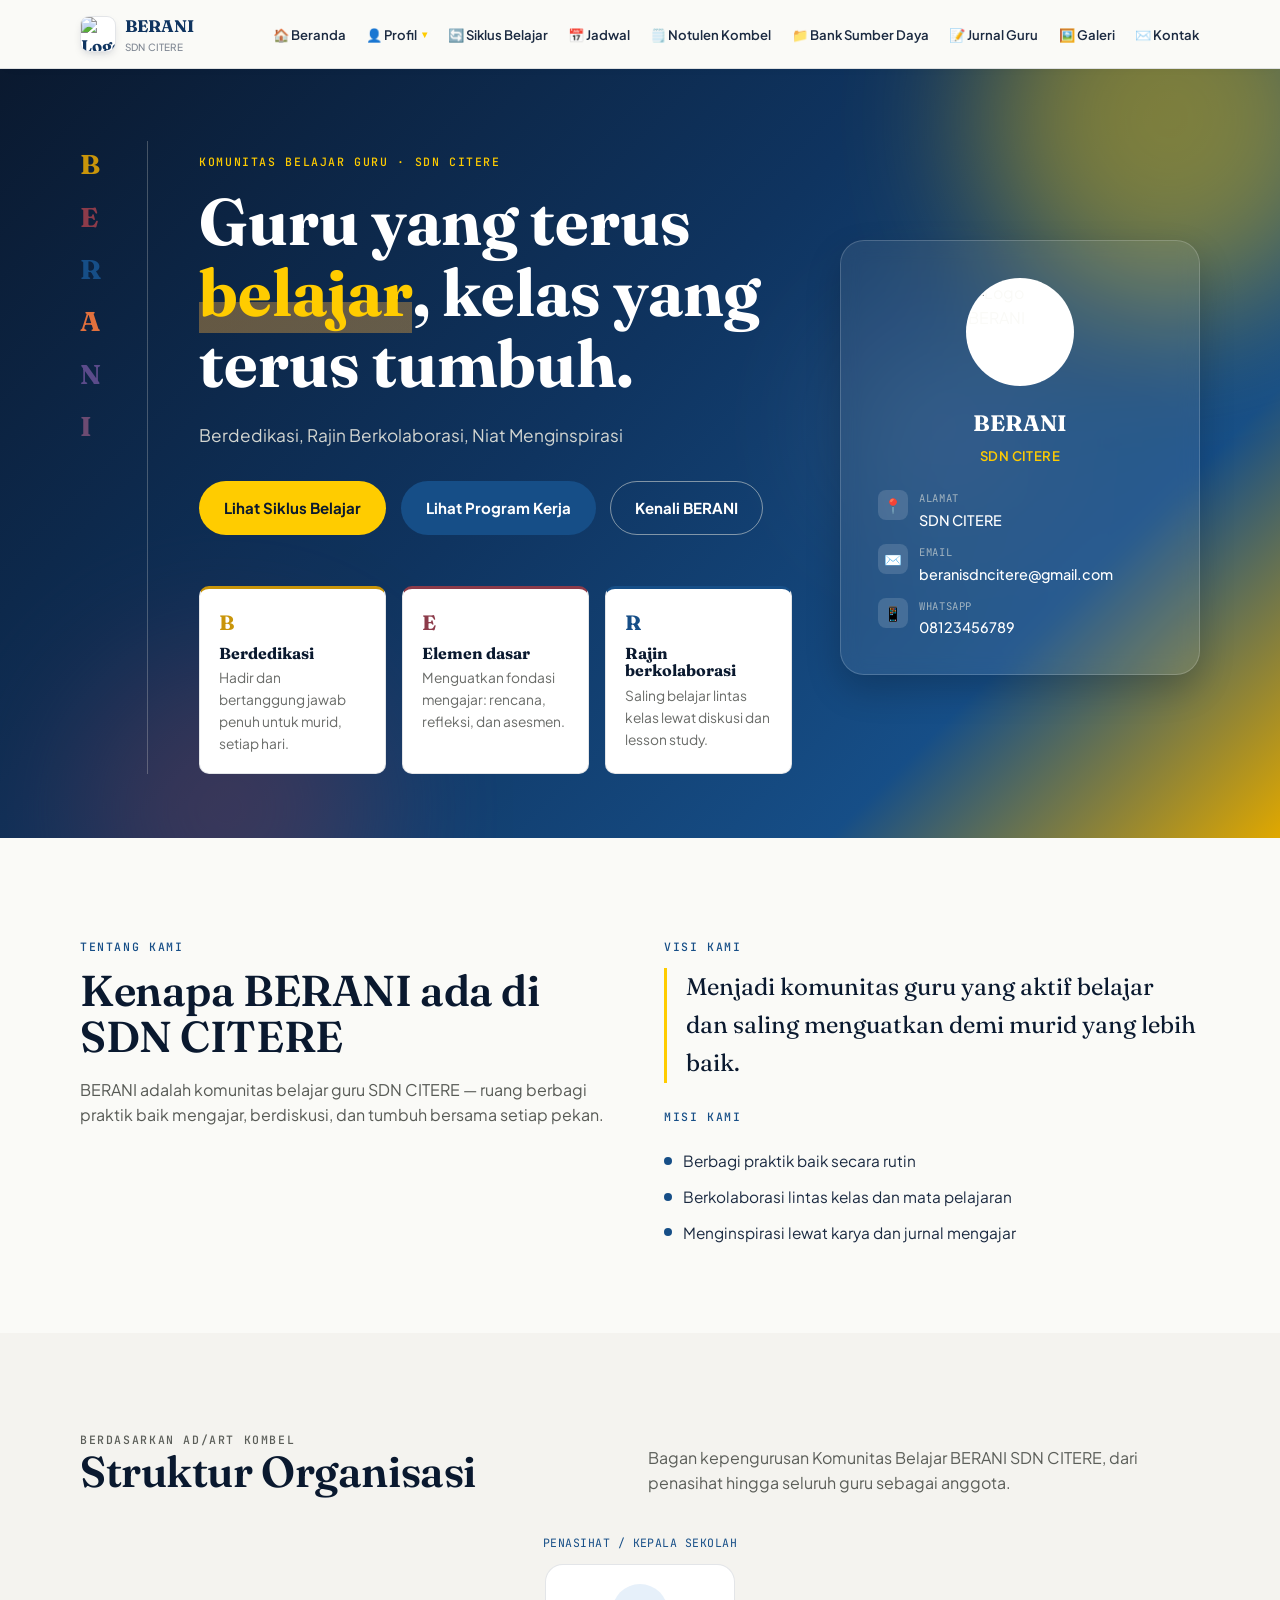
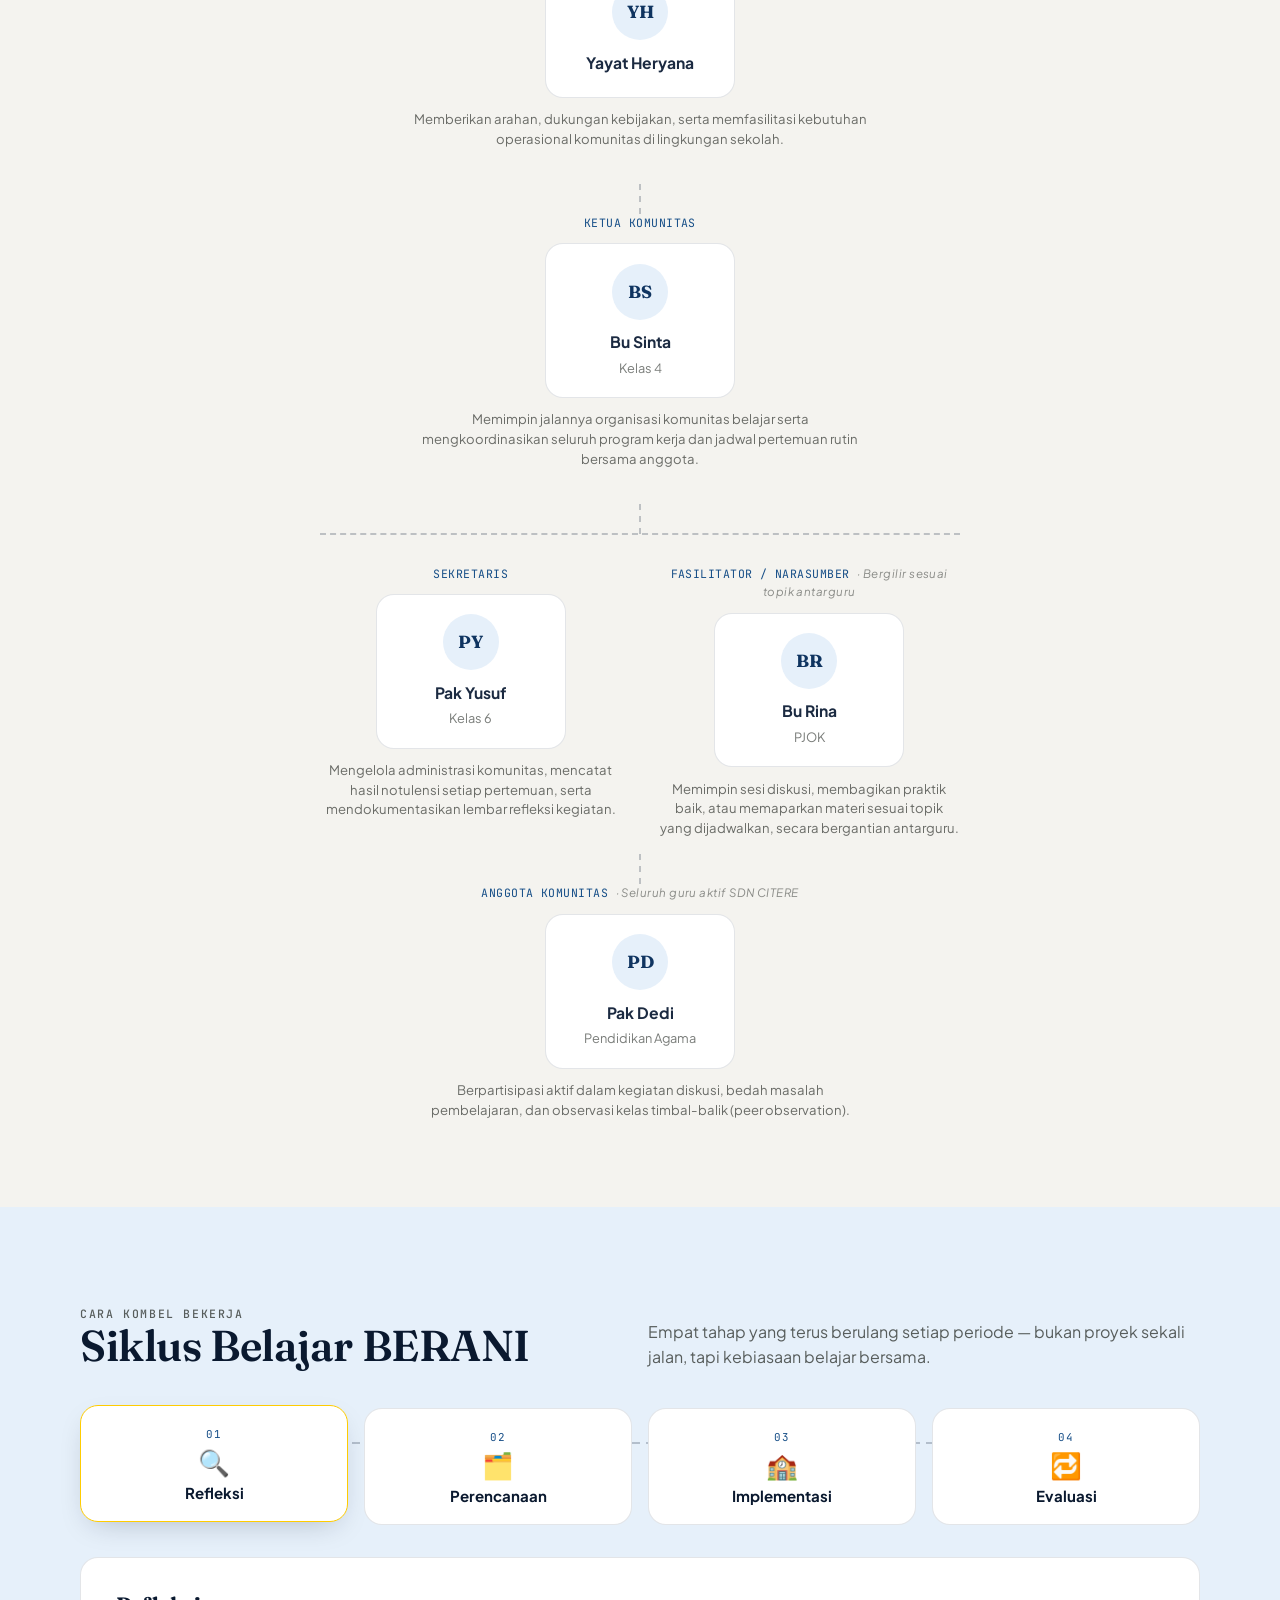
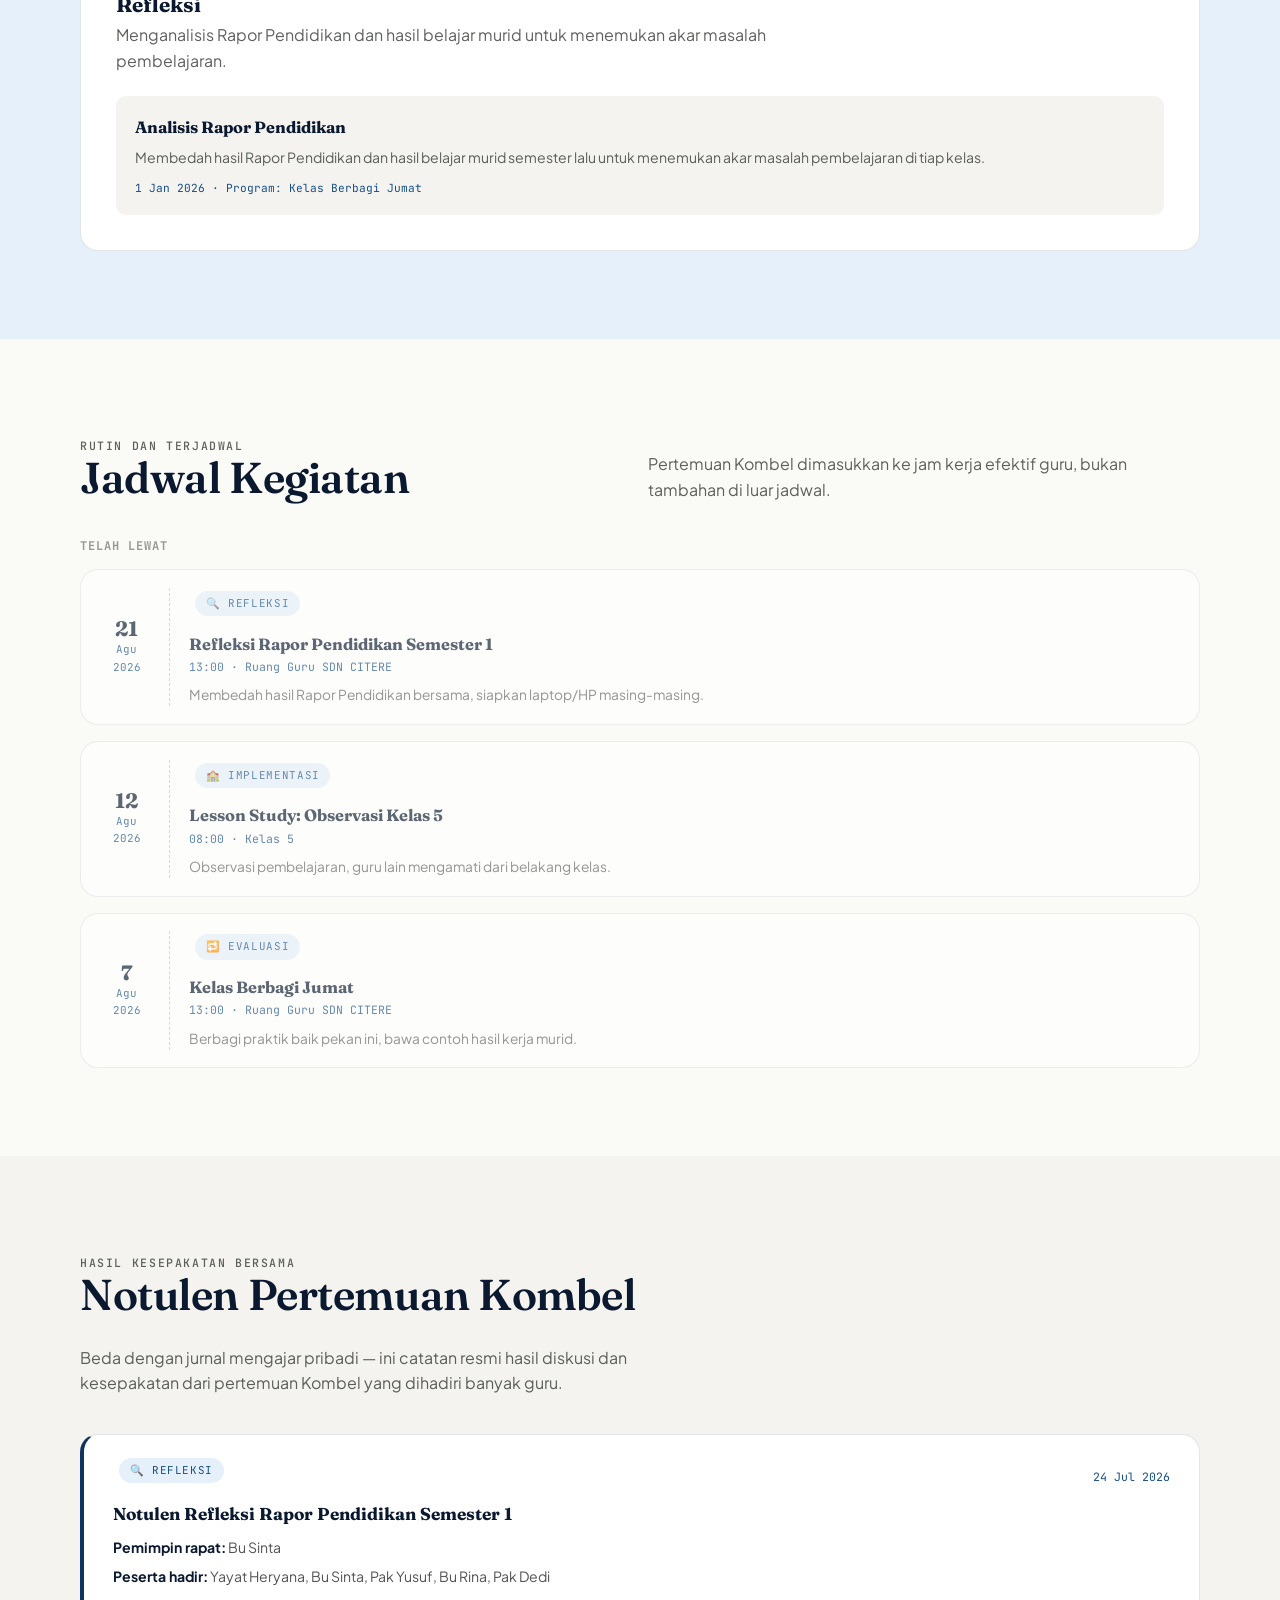
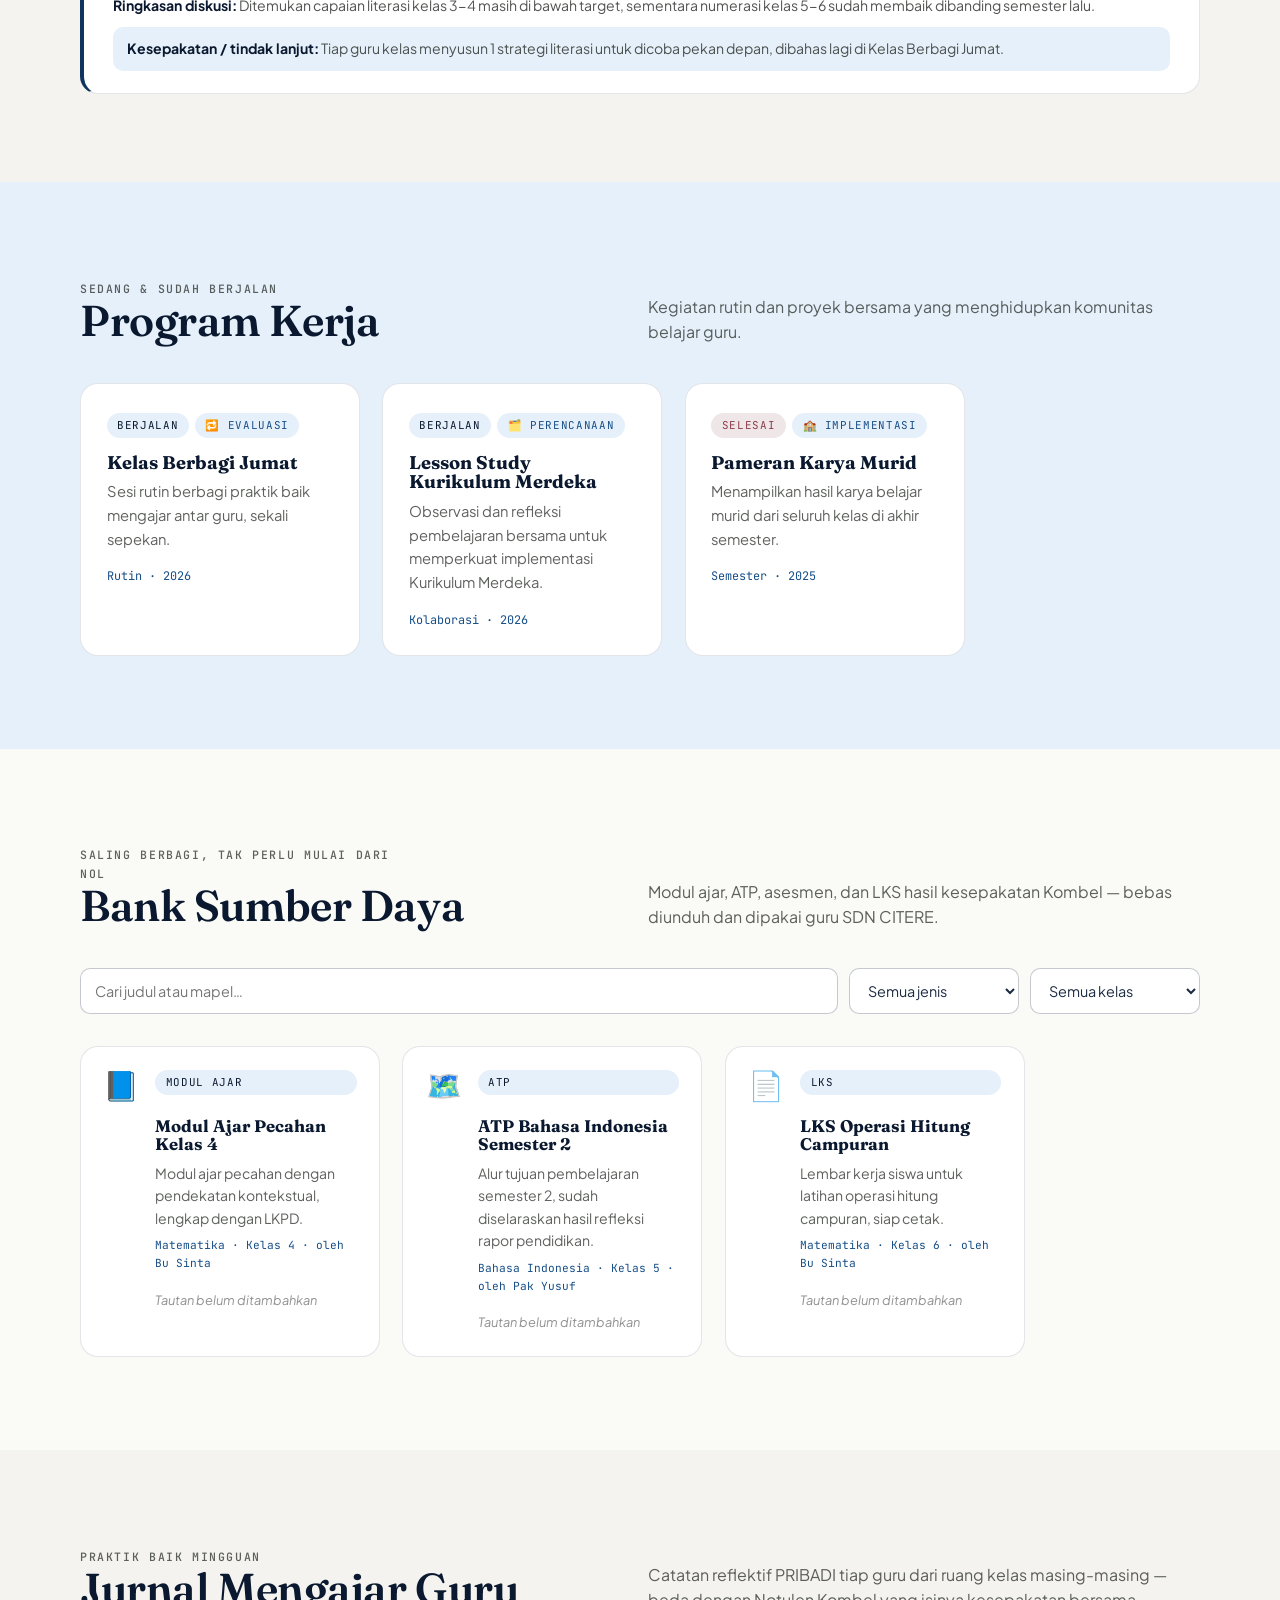
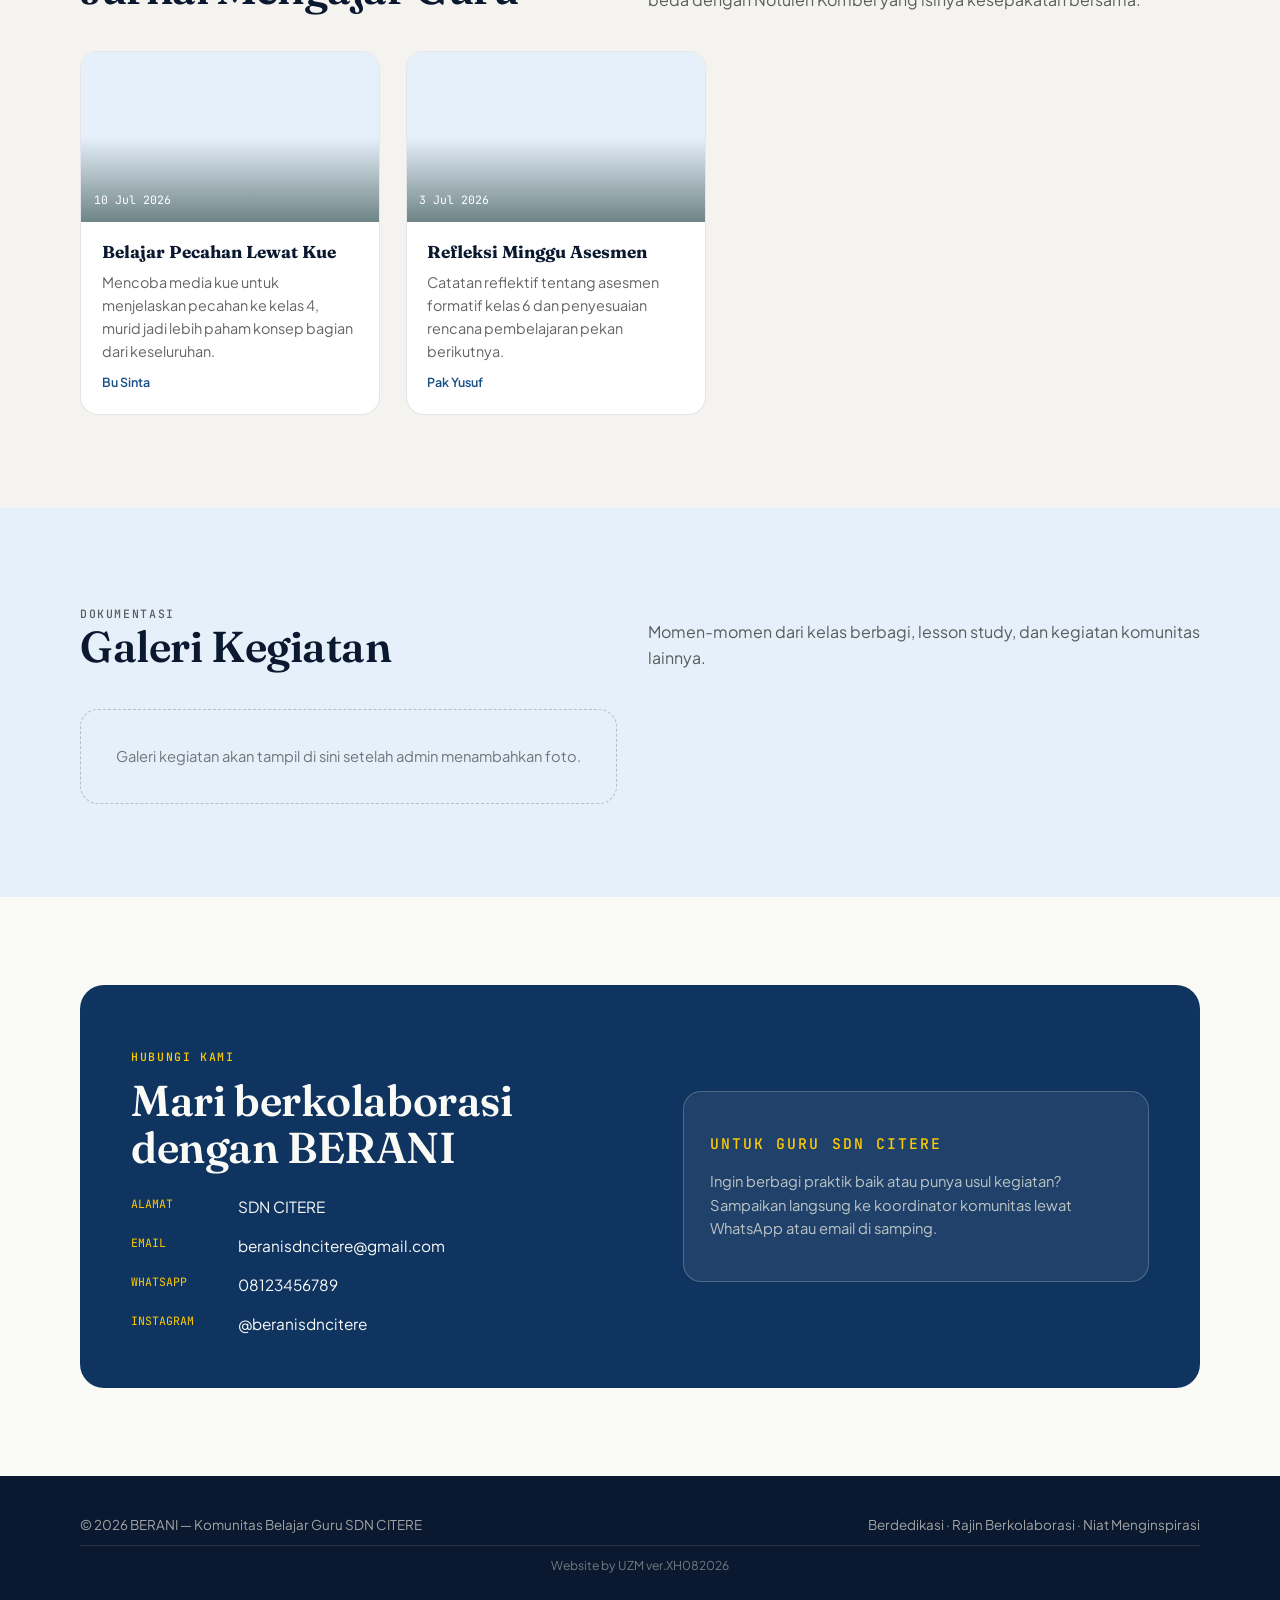
==== index.html @ c00913a6 "Add files via upload" ====
<!DOCTYPE html>
<html lang="id">
<head>
<meta charset="UTF-8">
<meta name="viewport" content="width=device-width, initial-scale=1.0">
<title>BERANI — Komunitas Belajar Guru SDN CITERE</title>
<meta name="description" content="BERANI: Berdedikasi, Rajin Berkolaborasi, Niat Menginspirasi — komunitas belajar guru SDN CITERE.">

<!-- Open Graph (tampilan saat dibagikan di WhatsApp/Facebook) -->
<meta property="og:type" content="website">
<meta property="og:title" content="BERANI — Komunitas Belajar Guru SDN CITERE">
<meta property="og:description" content="Berdedikasi, Rajin Berkolaborasi, Niat Menginspirasi — komunitas belajar guru SDN CITERE. Siklus belajar, program kerja, dan sumber daya mengajar bersama.">
<meta property="og:image" content="https://res.cloudinary.com/dbzlvjyzw/image/upload/v1784903915/WhatsApp_Image_2026-07-24_at_17.34.23_nhqxie.jpg">
<meta property="og:locale" content="id_ID">

<!-- Twitter Card (fallback untuk platform yang membaca tag ini) -->
<meta name="twitter:card" content="summary_large_image">
<meta name="twitter:title" content="BERANI — Komunitas Belajar Guru SDN CITERE">
<meta name="twitter:description" content="Berdedikasi, Rajin Berkolaborasi, Niat Menginspirasi — komunitas belajar guru SDN CITERE.">
<meta name="twitter:image" content="https://res.cloudinary.com/dbzlvjyzw/image/upload/v1784903915/WhatsApp_Image_2026-07-24_at_17.34.23_nhqxie.jpg">

<link rel="icon" type="image/jpeg" href="https://res.cloudinary.com/dbzlvjyzw/image/upload/v1784903915/WhatsApp_Image_2026-07-24_at_17.34.23_nhqxie.jpg">
<link rel="stylesheet" href="style.css">
</head>
<body>

<nav class="nav">
  <div class="container">
    <div class="brand">
      <img class="brand-logo" id="brandLogo" src="" alt="Logo BERANI">
      <span>
        <span id="brandNama">BERANI</span>
        <small id="brandSekolah">SDN CITERE</small>
      </span>
    </div>
    <button class="nav-toggle" id="navToggle">Menu</button>
    <div class="nav-links" id="navLinks">
      <a href="#beranda" class="nav-item">🏠 Beranda</a>
      <div class="nav-dropdown" id="profilDropdown">
        <button class="nav-item dropdown-toggle" type="button">👤 Profil <span class="caret">▾</span></button>
        <div class="dropdown-menu">
          <a href="#profil">Tentang Kami</a>
          <a href="#profil-visi">Visi &amp; Misi</a>
          <a href="#anggota">Struktur Organisasi</a>
          <a href="#program">Program Kerja</a>
        </div>
      </div>
      <a href="#siklus" class="nav-item">🔄 Siklus Belajar</a>
      <a href="#jadwal" class="nav-item">📅 Jadwal</a>
      <a href="#notulen" class="nav-item">🗒️ Notulen Kombel</a>
      <a href="#sumberdaya" class="nav-item">📁 Bank Sumber Daya</a>
      <a href="#jurnal" class="nav-item">📝 Jurnal Guru</a>
      <a href="#galeri" class="nav-item">🖼️ Galeri</a>
      <a href="#kontak" class="nav-item">✉️ Kontak</a>
    </div>
  </div>
</nav>

<header class="hero" id="beranda">
  <div class="hero-blob b1"></div>
  <div class="hero-blob b2"></div>
  <div class="hero-blob b3"></div>
  <div class="container">
    <nav class="spine" id="spine" aria-label="Kepanjangan BERANI"></nav>
    <div class="hero-main">
      <div class="hero-copy">
        <p class="eyebrow">Komunitas Belajar Guru · SDN CITERE</p>
        <h1>Guru yang terus <em>belajar</em>, kelas yang terus tumbuh.</h1>
        <p class="lede" id="profil-tagline">Berdedikasi, Rajin Berkolaborasi, Niat Menginspirasi.</p>
        <div class="cta-row">
          <a href="#siklus" class="btn btn-primary">Lihat Siklus Belajar</a>
          <a href="#program" class="btn btn-teal">Lihat Program Kerja</a>
          <a href="#profil" class="btn btn-ghost">Kenali BERANI</a>
        </div>
        <div class="pillars" id="pillars"></div>
      </div>
      <div class="hero-card">
        <div class="hero-emblem"><img id="heroEmblem" src="" alt="Logo BERANI"></div>
        <div class="hero-card-title" id="heroCardTitle">BERANI</div>
        <div class="hero-card-sub" id="heroCardSub">SDN CITERE</div>
        <div class="hero-card-info">
          <div class="hero-card-row">
            <span class="icon">📍</span>
            <div><div class="label">Alamat</div><div class="val" id="heroCardAlamat">—</div></div>
          </div>
          <div class="hero-card-row">
            <span class="icon">✉️</span>
            <div><div class="label">Email</div><div class="val" id="heroCardEmail">—</div></div>
          </div>
          <div class="hero-card-row">
            <span class="icon">📱</span>
            <div><div class="label">WhatsApp</div><div class="val" id="heroCardWhatsapp">—</div></div>
          </div>
        </div>
      </div>
    </div>
  </div>
</header>

<section id="profil">
  <div class="container about-grid">
    <div>
      <p class="eyebrow reveal">Tentang Kami</p>
      <h2 class="reveal">Kenapa BERANI ada di SDN CITERE</h2>
      <p class="reveal" id="profil-deskripsi" style="margin-top:1rem;color:rgba(32,36,31,0.75);"></p>
      <div id="pillar-detail" style="margin-top:1.4rem;"></div>
    </div>
    <div class="reveal">
      <p class="eyebrow">Visi Kami</p>
      <p class="quote" id="profil-visi"></p>
      <p class="eyebrow">Misi Kami</p>
      <ul class="misi-list" id="profil-misi"></ul>
    </div>
  </div>
</section>

<section id="anggota">
  <div class="container">
    <div class="section-head reveal">
      <div>
        <p class="eyebrow">Berdasarkan AD/ART Kombel</p>
        <h2>Struktur Organisasi</h2>
      </div>
      <p>Bagan kepengurusan Komunitas Belajar BERANI SDN CITERE, dari penasihat hingga seluruh guru sebagai anggota.</p>
    </div>
    <div class="anggota-grid orgchart" id="anggota-grid"></div>
  </div>
</section>

<section id="siklus">
  <div class="container">
    <div class="section-head reveal">
      <div>
        <p class="eyebrow">Cara Kombel Bekerja</p>
        <h2>Siklus Belajar BERANI</h2>
      </div>
      <p>Empat tahap yang terus berulang setiap periode — bukan proyek sekali jalan, tapi kebiasaan belajar bersama.</p>
    </div>
    <div class="siklus-wrap">
      <nav class="siklus-stages" id="siklusStages" aria-label="Tahapan siklus belajar"></nav>
      <div class="siklus-detail" id="siklusDetail"></div>
    </div>
  </div>
</section>

<section id="jadwal">
  <div class="container">
    <div class="section-head reveal">
      <div>
        <p class="eyebrow">Rutin dan Terjadwal</p>
        <h2>Jadwal Kegiatan</h2>
      </div>
      <p>Pertemuan Kombel dimasukkan ke jam kerja efektif guru, bukan tambahan di luar jadwal.</p>
    </div>
    <div class="jadwal-list" id="jadwal-list"></div>
  </div>
</section>

<section id="notulen">
  <div class="container">
    <div class="section-head reveal">
      <div>
        <p class="eyebrow">Hasil Kesepakatan Bersama</p>
        <h2>Notulen Pertemuan Kombel</h2>
      </div>
      <p>Beda dengan jurnal mengajar pribadi — ini catatan resmi hasil diskusi dan kesepakatan dari pertemuan Kombel yang dihadiri banyak guru.</p>
    </div>
    <div class="notulen-list" id="notulen-list"></div>
  </div>
</section>

<section id="program">
  <div class="container">
    <div class="section-head reveal">
      <div>
        <p class="eyebrow">Sedang &amp; Sudah Berjalan</p>
        <h2>Program Kerja</h2>
      </div>
      <p>Kegiatan rutin dan proyek bersama yang menghidupkan komunitas belajar guru.</p>
    </div>
    <div class="carousel">
      <button class="carousel-arrow carousel-prev" type="button" data-carousel-prev aria-label="Lihat program sebelumnya">‹</button>
      <div class="card-grid" id="program-grid"></div>
      <button class="carousel-arrow carousel-next" type="button" data-carousel-next aria-label="Lihat program berikutnya">›</button>
    </div>
  </div>
</section>

<section id="sumberdaya">
  <div class="container">
    <div class="section-head reveal">
      <div>
        <p class="eyebrow">Saling Berbagi, Tak Perlu Mulai dari Nol</p>
        <h2>Bank Sumber Daya</h2>
      </div>
      <p>Modul ajar, ATP, asesmen, dan LKS hasil kesepakatan Kombel — bebas diunduh dan dipakai guru SDN CITERE.</p>
    </div>
    <div class="sumberdaya-filter reveal">
      <input type="text" id="sumberdayaCari" placeholder="Cari judul atau mapel…">
      <select id="sumberdayaJenis"><option value="">Semua jenis</option></select>
      <select id="sumberdayaKelas"><option value="">Semua kelas</option></select>
    </div>
    <div class="carousel">
      <button class="carousel-arrow carousel-prev" type="button" data-carousel-prev aria-label="Lihat sumber daya sebelumnya">‹</button>
      <div class="sumberdaya-grid" id="sumberdaya-grid"></div>
      <button class="carousel-arrow carousel-next" type="button" data-carousel-next aria-label="Lihat sumber daya berikutnya">›</button>
    </div>
  </div>
</section>

<section id="jurnal">
  <div class="container">
    <div class="section-head reveal">
      <div>
        <p class="eyebrow">Praktik Baik Mingguan</p>
        <h2>Jurnal Mengajar Guru</h2>
      </div>
      <p>Catatan reflektif PRIBADI tiap guru dari ruang kelas masing-masing — beda dengan Notulen Kombel yang isinya kesepakatan bersama.</p>
    </div>
    <div class="carousel">
      <button class="carousel-arrow carousel-prev" type="button" data-carousel-prev aria-label="Lihat jurnal sebelumnya">‹</button>
      <div class="jurnal-grid" id="jurnal-grid"></div>
      <button class="carousel-arrow carousel-next" type="button" data-carousel-next aria-label="Lihat jurnal berikutnya">›</button>
    </div>
  </div>
</section>

<section id="galeri">
  <div class="container">
    <div class="section-head reveal">
      <div>
        <p class="eyebrow">Dokumentasi</p>
        <h2>Galeri Kegiatan</h2>
      </div>
      <p>Momen-momen dari kelas berbagi, lesson study, dan kegiatan komunitas lainnya.</p>
    </div>
    <div class="carousel">
      <button class="carousel-arrow carousel-prev" type="button" data-carousel-prev aria-label="Lihat galeri sebelumnya">‹</button>
      <div class="galeri-grid" id="galeri-grid"></div>
      <button class="carousel-arrow carousel-next" type="button" data-carousel-next aria-label="Lihat galeri berikutnya">›</button>
    </div>
  </div>
</section>

<section id="kontak">
  <div class="container">
    <div class="kontak-wrap reveal">
      <div>
        <p class="eyebrow">Hubungi Kami</p>
        <h2>Mari berkolaborasi dengan BERANI</h2>
        <ul class="kontak-list" id="kontak-list"></ul>
      </div>
      <div class="kontak-card">
        <p class="eyebrow" style="color:var(--marigold)">Untuk Guru SDN CITERE</p>
        <p>Ingin berbagi praktik baik atau punya usul kegiatan? Sampaikan langsung ke koordinator komunitas lewat WhatsApp atau email di samping.</p>
      </div>
    </div>
  </div>
</section>

<footer>
  <div class="container">
    <span>&copy; <span id="year"></span> BERANI — Komunitas Belajar Guru SDN CITERE</span>
    <span>Berdedikasi · Rajin Berkolaborasi · Niat Menginspirasi</span>
  </div>
  <div class="container footer-credit">
    <span>Website by UZM ver.XH082026</span>
  </div>
</footer>

<script src="../shared/config.js"></script>
<script src="app.js"></script>
</body>
</html>
---- style.css ----
/* =====================================================================
   BERANI — Design System
   Komunitas Belajar Guru SDN CITERE

   Konsep: biru navy kepercayaan institusi & emas semangat belajar,
   di atas kertas krem bersih. Enam huruf BERANI menjadi tulang
   punggung struktural halaman: setiap huruf memang mewakili satu kata
   nyata dalam kepanjangannya, jadi dipakai sebagai penanda navigasi.
   ===================================================================== */

@import url('https://fonts.googleapis.com/css2?family=Fraunces:opsz,wght@9..144,400;9..144,600;9..144,700&family=Plus+Jakarta+Sans:wght@400;500;600;700&family=JetBrains+Mono:wght@500&display=swap');

:root {
  --paper: #FAFAF7;
  --paper-alt: #F4F3EF;
  --pine: #0F3460;
  --pine-dark: #0A192F;
  --pine-tint: #E6F0FA;
  --ink: #1B2A41;
  --marigold: #FFCC00;
  --marigold-dark: #E0A800;
  --maroon: #8C3B4A;
  --teal: #164E87;
  --line: rgba(27, 42, 65, 0.12);
  --line-strong: rgba(27, 42, 65, 0.25);

  --font-display: 'Fraunces', serif;
  --font-body: 'Plus Jakarta Sans', sans-serif;
  --font-mono: 'JetBrains Mono', monospace;

  --radius: 18px;
  --radius-sm: 10px;
  --shadow: 0 10px 30px -12px rgba(10, 25, 47, 0.28);
}

* { box-sizing: border-box; }

@media (prefers-reduced-motion: reduce) {
  *, *::before, *::after {
    animation-duration: 0.001ms !important;
    animation-iteration-count: 1 !important;
    transition-duration: 0.001ms !important;
    scroll-behavior: auto !important;
  }
}

html { scroll-behavior: smooth; }

body {
  margin: 0;
  background: var(--paper);
  color: var(--ink);
  font-family: var(--font-body);
  line-height: 1.6;
  -webkit-font-smoothing: antialiased;
}

img { max-width: 100%; display: block; }

a { color: inherit; text-decoration: none; }

:focus-visible {
  outline: 3px solid var(--marigold);
  outline-offset: 3px;
  border-radius: 4px;
}

.container {
  width: min(1120px, 92%);
  margin-inline: auto;
}

.eyebrow {
  font-family: var(--font-mono);
  font-size: 0.72rem;
  letter-spacing: 0.14em;
  text-transform: uppercase;
  color: var(--teal);
  font-weight: 500;
}

h1, h2, h3 {
  font-family: var(--font-display);
  color: var(--pine-dark);
  margin: 0;
  line-height: 1.08;
}

h2 {
  font-size: clamp(1.8rem, 1.4rem + 1.8vw, 2.7rem);
  font-weight: 600;
  letter-spacing: -0.01em;
}

.section-head {
  display: flex;
  flex-wrap: wrap;
  align-items: flex-end;
  justify-content: space-between;
  gap: 1rem;
  margin-bottom: 2.4rem;
}

.section-head p {
  max-width: 46ch;
  color: rgba(32, 36, 31, 0.72);
  margin: 0.6rem 0 0;
}

section { padding: 5.5rem 0; }
section:nth-of-type(3n+2) { background: var(--paper-alt); }
section:nth-of-type(3n) { background: var(--pine-tint); }

/* ---------- Letter accent palette (B-E-R-A-N-I) ---------- */
:root {
  --accent-0: #C9950A; /* B — emas tua (kontras di kartu putih) */
  --accent-1: #8C3B4A; /* E — maroon */
  --accent-2: #164E87; /* R — navy muda */
  --accent-3: #E0703D; /* A — clay */
  --accent-4: #5B4B8A; /* N — indigo */
  --accent-5: #6C4B72; /* I — plum */
}
.letter-0 { color: var(--accent-0) !important; }
.letter-1 { color: var(--accent-1) !important; }
.letter-2 { color: var(--accent-2) !important; }
.letter-3 { color: var(--accent-3) !important; }
.letter-4 { color: var(--accent-4) !important; }
.letter-5 { color: var(--accent-5) !important; }

.pillar-card.letter-0 { border-top: 3px solid var(--accent-0); }
.pillar-card.letter-1 { border-top: 3px solid var(--accent-1); }
.pillar-card.letter-2 { border-top: 3px solid var(--accent-2); }
.pillar-card.letter-3 { border-top: 3px solid var(--accent-3); }
.pillar-card.letter-4 { border-top: 3px solid var(--accent-4); }
.pillar-card.letter-5 { border-top: 3px solid var(--accent-5); }

/* ---------- Navbar ---------- */
.nav {
  position: sticky;
  top: 0;
  z-index: 50;
  background: rgba(250, 250, 247, 0.92);
  backdrop-filter: blur(14px);
  border-bottom: 1px solid var(--line);
  box-shadow: 0 2px 12px -8px rgba(10, 25, 47, 0.15);
}

.nav .container {
  display: flex;
  align-items: center;
  justify-content: space-between;
  gap: 1.2rem;
  height: 68px;
}

.brand {
  display: flex;
  align-items: center;
  gap: 0.55rem;
  font-family: var(--font-display);
  font-weight: 700;
  font-size: 1.05rem;
  color: var(--pine);
  flex-shrink: 0;
}

.brand .mark {
  width: 30px; height: 30px;
  border-radius: 8px;
  background: var(--pine);
  color: var(--marigold);
  display: grid;
  place-items: center;
  font-family: var(--font-mono);
  font-size: 0.78rem;
  font-weight: 700;
}

.brand-logo {
  width: 36px; height: 36px;
  border-radius: 9px;
  object-fit: cover;
  background: #fff;
  border: 1px solid var(--line);
  box-shadow: 0 4px 10px -4px rgba(10, 25, 47, 0.25);
  flex-shrink: 0;
}

.brand small {
  display: block;
  font-family: var(--font-body);
  font-weight: 500;
  font-size: 0.62rem;
  color: var(--muted, rgba(27, 42, 65, 0.55));
  letter-spacing: 0.02em;
}

.nav-links {
  display: flex;
  align-items: center;
  gap: 1.15rem;
  font-weight: 600;
  font-size: 0.82rem;
  color: var(--ink);
  min-width: 0;
  flex-wrap: nowrap;
}

.nav-item { position: relative; padding: 4px 1px; display: inline-flex; align-items: center; gap: 0.3rem; white-space: nowrap; flex-shrink: 0; }
.nav-item::after {
  content: '';
  position: absolute; left: 0; bottom: -2px;
  width: 0; height: 2px;
  background: var(--marigold);
  transition: width 0.25s ease;
}
.nav-item:hover::after { width: 100%; }

button.nav-item { all: unset; cursor: pointer; position: relative; padding: 4px 1px; display: inline-flex; align-items: center; gap: 0.3rem; font: inherit; font-weight: 600; color: inherit; white-space: nowrap; flex-shrink: 0; }

.caret { font-size: 0.65rem; color: var(--marigold); transition: transform 0.2s ease; }

.nav-dropdown { position: relative; }
.dropdown-menu {
  position: absolute;
  top: calc(100% + 14px);
  left: 50%;
  transform: translateX(-50%) translateY(6px);
  background: #fff;
  border: 1px solid var(--line);
  border-radius: var(--radius-sm);
  box-shadow: var(--shadow);
  padding: 0.5rem;
  min-width: 200px;
  display: grid;
  gap: 2px;
  opacity: 0;
  pointer-events: none;
  transition: opacity 0.18s ease, transform 0.18s ease;
  z-index: 60;
}
.nav-dropdown.is-open .dropdown-menu {
  opacity: 1;
  pointer-events: auto;
  transform: translateX(-50%) translateY(0);
}
@media (min-width: 861px) {
  .nav-dropdown:hover .dropdown-menu {
    opacity: 1;
    pointer-events: auto;
    transform: translateX(-50%) translateY(0);
  }
}
.nav-dropdown.is-open .caret { transform: rotate(180deg); }
.dropdown-menu a {
  display: block;
  padding: 0.55rem 0.7rem;
  border-radius: 8px;
  font-size: 0.88rem;
  font-weight: 600;
  color: var(--pine-dark);
}
.dropdown-menu a:hover { background: var(--pine-tint); }

.nav-toggle { display: none; }

/* ---------- Hero ---------- */
.hero {
  padding-top: 4.5rem;
  padding-bottom: 4rem;
  overflow: hidden;
  position: relative;
  background: linear-gradient(135deg, var(--pine-dark) 0%, var(--pine) 45%, var(--teal) 78%, var(--marigold-dark) 100%);
  color: var(--paper);
}

.hero-blob {
  position: absolute;
  border-radius: 50%;
  filter: blur(70px);
  opacity: 0.45;
  z-index: 0;
  pointer-events: none;
}
.hero-blob.b1 { width: 380px; height: 380px; background: var(--marigold); top: -140px; right: -80px; }
.hero-blob.b2 { width: 300px; height: 300px; background: var(--maroon); bottom: -120px; left: 6%; opacity: 0.35; }
.hero-blob.b3 { width: 220px; height: 220px; background: #fff; top: 32%; right: 18%; opacity: 0.08; }

.hero .container {
  display: grid;
  grid-template-columns: 68px 1fr;
  gap: clamp(1.5rem, 4vw, 3.5rem);
  align-items: center;
  position: relative;
  z-index: 1;
}

.hero-main {
  display: grid;
  grid-template-columns: 1fr 360px;
  gap: clamp(1.5rem, 4vw, 3rem);
  align-items: center;
}

/* Signature element: the BERANI acronym as a vertical spine of anchors */
.spine {
  display: flex;
  flex-direction: column;
  gap: 4px;
  border-right: 1px solid rgba(242, 240, 228, 0.25);
  padding-right: clamp(1rem, 3vw, 1.8rem);
  height: 100%;
}

.spine button {
  all: unset;
  cursor: pointer;
  font-family: var(--font-display);
  font-size: 1.7rem;
  font-weight: 700;
  color: rgba(242, 240, 228, 0.35);
  padding: 0.15rem 0;
  transition: color 0.25s ease, transform 0.25s ease;
}

.spine button:hover,
.spine button:focus-visible,
.spine button.is-active {
  color: var(--marigold);
  transform: translateX(4px);
}

.hero-copy .eyebrow { margin-bottom: 1rem; color: var(--marigold); }

.hero-copy h1 {
  color: #fff;
  font-size: clamp(2.4rem, 1.7rem + 3vw, 4.1rem);
  max-width: 15ch;
}

.hero-copy h1 em {
  font-style: normal;
  color: var(--marigold);
  background: linear-gradient(180deg, transparent 62%, rgba(232, 163, 61, 0.4) 62%);
}

.hero-copy .lede {
  margin: 1.4rem 0 2rem;
  max-width: 52ch;
  font-size: 1.08rem;
  color: rgba(242, 240, 228, 0.86);
}

/* ---------- Hero card: logo emblem + org info (data comes from Profil/Kontak, editable in admin) ---------- */
.hero-card {
  background: rgba(255, 255, 255, 0.08);
  border: 1px solid rgba(255, 255, 255, 0.18);
  border-radius: 24px;
  padding: clamp(1.6rem, 3vw, 2.3rem);
  backdrop-filter: blur(10px);
  box-shadow: 0 15px 35px rgba(0, 0, 0, 0.2);
}

.hero-emblem {
  width: 108px; height: 108px;
  border-radius: 50%;
  background: #fff;
  border: 2px solid rgba(255, 255, 255, 0.35);
  display: grid;
  place-items: center;
  margin: 0 auto 1.3rem;
  overflow: hidden;
}
.hero-emblem img { width: 100%; height: 100%; object-fit: cover; }

.hero-card-title {
  font-family: var(--font-display);
  font-size: 1.4rem;
  font-weight: 700;
  color: #fff;
  text-align: center;
  margin-bottom: 0.2rem;
}

.hero-card-sub {
  font-size: 0.82rem;
  color: var(--marigold);
  font-weight: 600;
  text-align: center;
  letter-spacing: 0.03em;
  margin-bottom: 1.5rem;
}

.hero-card-info { display: grid; gap: 0.9rem; }
.hero-card-row { display: flex; gap: 0.7rem; align-items: flex-start; }
.hero-card-row .icon {
  flex: none;
  width: 30px; height: 30px;
  border-radius: 8px;
  background: rgba(255, 255, 255, 0.14);
  display: grid; place-items: center;
  font-size: 0.9rem;
}
.hero-card-row .label {
  font-family: var(--font-mono);
  font-size: 0.66rem;
  text-transform: uppercase;
  letter-spacing: 0.06em;
  color: rgba(242, 240, 228, 0.6);
  margin-bottom: 0.15rem;
}
.hero-card-row .val { font-size: 0.9rem; color: #fff; font-weight: 500; line-height: 1.4; }

@media (max-width: 960px) {
  .hero-main { grid-template-columns: 1fr; }
  .hero-card { max-width: 420px; }
}

.cta-row { display: flex; gap: 0.9rem; flex-wrap: wrap; }

.btn {
  display: inline-flex;
  align-items: center;
  gap: 0.5rem;
  padding: 0.85rem 1.5rem;
  border-radius: 999px;
  font-weight: 700;
  font-size: 0.94rem;
  border: 1px solid transparent;
  cursor: pointer;
  transition: transform 0.2s ease, box-shadow 0.2s ease, background 0.2s ease;
}

.btn-primary { background: var(--marigold); color: var(--pine-dark); }
.btn-primary:hover { transform: translateY(-2px); box-shadow: 0 10px 24px -8px rgba(0,0,0,0.4); background: var(--marigold-dark); }

.btn-ghost { border-color: rgba(242, 240, 228, 0.5); color: #fff; }
.btn-ghost:hover { border-color: #fff; background: rgba(242, 240, 228, 0.12); }

.btn-marigold { background: var(--marigold); color: var(--pine-dark); }
.btn-marigold:hover { background: var(--marigold-dark); transform: translateY(-2px); }

.btn-teal { background: var(--accent-2); color: #fff; }
.btn-teal:hover { background: #0d3a66; transform: translateY(-2px); }

.btn-danger { background: var(--maroon); color: var(--paper); }
.btn-danger:hover { background: #712f3b; }

.btn-sm { padding: 0.5rem 1rem; font-size: 0.82rem; border-radius: 8px; }

/* On light backgrounds (outside the hero), primary/ghost need the original pine treatment */
section .btn-primary, footer .btn-primary { background: var(--pine); color: var(--paper); }
section .btn-primary:hover, footer .btn-primary:hover { background: var(--pine-dark); }
section .btn-ghost, footer .btn-ghost { border-color: var(--line-strong); color: var(--pine-dark); }
section .btn-ghost:hover, footer .btn-ghost:hover { border-color: var(--pine); background: var(--pine-tint); }

/* Pillar cards fed by the spine anchors */
.pillars {
  margin-top: 3.2rem;
  display: grid;
  grid-template-columns: repeat(3, 1fr);
  gap: 1rem;
}

.pillar-card {
  background: #fff;
  border: 1px solid var(--line);
  border-radius: var(--radius-sm);
  padding: 1.1rem 1.2rem;
  scroll-margin-top: 100px;
  transition: border-color 0.25s ease, transform 0.25s ease;
}

.pillar-card:target,
.pillar-card.is-active { border-color: var(--marigold); transform: translateY(-3px); }

.pillar-card .letter {
  font-family: var(--font-display);
  font-weight: 700;
  color: var(--marigold-dark);
  font-size: 1.3rem;
}

.pillar-card h3 { font-size: 1rem; color: var(--pine-dark); margin: 0.3rem 0 0.35rem; }
.pillar-card p { margin: 0; font-size: 0.86rem; color: rgba(32, 36, 31, 0.68); }

/* ---------- Reveal on scroll ---------- */
.reveal { opacity: 0; transform: translateY(18px); transition: opacity 0.6s ease, transform 0.6s ease; }
.reveal.is-visible { opacity: 1; transform: translateY(0); }

/* ---------- Profil / About ---------- */
.about-grid {
  display: grid;
  grid-template-columns: 1fr 1fr;
  gap: 3rem;
  align-items: start;
}

.about-grid .quote {
  font-family: var(--font-display);
  font-size: 1.5rem;
  color: var(--pine-dark);
  border-left: 3px solid var(--marigold);
  padding-left: 1.2rem;
  margin: 0 0 1.6rem;
}

.misi-list { list-style: none; margin: 1.4rem 0 0; padding: 0; display: grid; gap: 0.7rem; }
.misi-list li {
  display: flex; gap: 0.7rem; align-items: flex-start;
  font-size: 0.96rem;
}
.misi-list li::before {
  content: '';
  flex: none;
  width: 8px; height: 8px;
  margin-top: 0.5em;
  border-radius: 50%;
  background: var(--teal);
}

/* ---------- Struktur Kombel (Anggota) — bagan organisasi ---------- */
.orgchart { display: flex; flex-direction: column; align-items: center; }

.orgchart-connector {
  width: 2px;
  height: 30px;
  background: repeating-linear-gradient(to bottom, var(--line-strong) 0 6px, transparent 6px 12px);
}

.orgchart-tier { display: flex; flex-direction: column; align-items: center; text-align: center; max-width: 640px; }
.orgchart-role-label {
  font-family: var(--font-mono);
  font-size: 0.72rem;
  text-transform: uppercase;
  letter-spacing: 0.04em;
  color: var(--teal);
  margin: 0 0 0.7rem;
}
.orgchart-role-label span { color: rgba(32, 36, 31, 0.5); text-transform: none; font-family: var(--font-body); font-style: italic; }

.orgchart-nodes { display: flex; flex-wrap: wrap; justify-content: center; gap: 1rem; }

.orgchart-branch {
  display: flex;
  flex-wrap: wrap;
  justify-content: center;
  gap: 2.4rem;
  border-top: 2px dashed var(--line-strong);
  padding-top: 30px;
  margin-top: -1px;
  width: 100%;
  max-width: 640px;
}
.orgchart-branch .orgchart-tier { flex: 1 1 240px; max-width: 300px; }

.orgchart-node {
  background: #fff;
  border: 1px solid var(--line);
  border-radius: var(--radius);
  padding: 1.2rem 1.3rem;
  min-width: 190px;
  transition: transform 0.25s ease, box-shadow 0.25s ease;
}
.orgchart-node:hover { transform: translateY(-3px); box-shadow: var(--shadow); }
.orgchart-node-empty { opacity: 0.6; border-style: dashed; }
.orgchart-node h4 { font-size: 0.98rem; margin: 0.6rem 0 0.2rem; }
.orgchart-node .meta { font-size: 0.8rem; color: rgba(32, 36, 31, 0.6); }

.orgchart-duty {
  margin: 0.7rem 0 2.2rem;
  font-size: 0.82rem;
  color: rgba(32, 36, 31, 0.65);
  max-width: 46ch;
  line-height: 1.5;
}
.orgchart-tier:last-child .orgchart-duty { margin-bottom: 0; }

.anggota-avatar {
  width: 56px; height: 56px;
  margin: 0 auto;
  border-radius: 50%;
  background: var(--pine-tint);
  color: var(--pine);
  display: grid;
  place-items: center;
  font-family: var(--font-display);
  font-weight: 700;
  font-size: 1.1rem;
  overflow: hidden;
}
.anggota-avatar img { width: 100%; height: 100%; object-fit: cover; }

@media (max-width: 640px) {
  .orgchart-branch { flex-direction: column; align-items: center; border-top: none; padding-top: 0; }
  .orgchart-branch .orgchart-tier { padding-top: 30px; border-top: 2px dashed var(--line-strong); }
}

/* ---------- Siklus Belajar ---------- */
.siklus-wrap {
  display: grid;
  gap: 2rem;
}

.siklus-stages {
  display: grid;
  grid-template-columns: repeat(4, 1fr);
  gap: 1rem;
  position: relative;
}
.siklus-stages::before {
  content: '';
  position: absolute;
  top: 34px;
  left: 8%;
  right: 8%;
  height: 2px;
  background: repeating-linear-gradient(90deg, var(--line-strong) 0 8px, transparent 8px 14px);
  z-index: 0;
}

.siklus-stage {
  position: relative;
  z-index: 1;
  display: flex;
  flex-direction: column;
  align-items: center;
  gap: 0.4rem;
  background: #fff;
  border: 1px solid var(--line);
  border-radius: var(--radius);
  padding: 1.2rem 0.8rem 1rem;
  cursor: pointer;
  font: inherit;
  color: var(--ink);
  transition: transform 0.25s ease, border-color 0.25s ease, box-shadow 0.25s ease;
}
.siklus-stage:hover { transform: translateY(-3px); }
.siklus-stage.is-active {
  border-color: var(--marigold);
  box-shadow: var(--shadow);
  transform: translateY(-3px);
}

.stage-no {
  font-family: var(--font-mono);
  font-size: 0.68rem;
  color: var(--teal);
  letter-spacing: 0.08em;
}
.stage-icon { font-size: 1.6rem; line-height: 1; }
.stage-label { font-weight: 700; font-size: 0.94rem; color: var(--pine-dark); }

.siklus-detail {
  background: #fff;
  border: 1px solid var(--line);
  border-radius: var(--radius);
  padding: clamp(1.4rem, 3vw, 2.2rem);
}
.siklus-detail-head h3 {
  font-size: 1.3rem;
  margin-bottom: 0.4rem;
}
.siklus-detail-head p {
  margin: 0 0 1.4rem;
  color: rgba(32, 36, 31, 0.72);
  max-width: 60ch;
}

.siklus-items {
  display: grid;
  grid-template-columns: repeat(auto-fit, minmax(240px, 1fr));
  gap: 1rem;
}
.siklus-item {
  background: var(--paper-alt);
  border-radius: var(--radius-sm);
  padding: 1.1rem 1.2rem;
}
.siklus-item h4 { margin: 0 0 0.4rem; font-family: var(--font-display); font-size: 1.02rem; color: var(--pine-dark); }
.siklus-item p { margin: 0; font-size: 0.88rem; color: rgba(32, 36, 31, 0.72); }
.siklus-item .meta { margin-top: 0.7rem; font-family: var(--font-mono); font-size: 0.7rem; color: var(--teal); }

.status-pill.stage-pill { background: var(--pine-tint); color: var(--teal); margin-left: 0.4rem; }

@media (max-width: 700px) {
  .siklus-stages { grid-template-columns: repeat(2, 1fr); }
  .siklus-stages::before { display: none; }
}

/* ---------- Notulen Kombel ---------- */
.notulen-list { display: flex; flex-direction: column; gap: 1.2rem; }
.notulen-card {
  background: #fff;
  border: 1px solid var(--line);
  border-left: 4px solid var(--pine);
  border-radius: var(--radius);
  padding: 1.4rem clamp(1.2rem, 3vw, 1.8rem);
}
.notulen-head { display: flex; align-items: center; justify-content: space-between; gap: 0.6rem; margin-bottom: 0.5rem; }
.notulen-head .meta { font-family: var(--font-mono); font-size: 0.72rem; color: var(--teal); }
.notulen-card h3 { font-size: 1.08rem; margin: 0 0 0.8rem; }
.notulen-row { font-size: 0.88rem; color: rgba(32, 36, 31, 0.78); margin-bottom: 0.5rem; line-height: 1.5; }
.notulen-row strong { color: var(--pine-dark); font-weight: 700; }
.notulen-kesepakatan {
  margin-top: 0.7rem;
  margin-bottom: 0;
  background: var(--pine-tint);
  border-radius: var(--radius-sm);
  padding: 0.7rem 0.9rem;
}

/* ---------- Jadwal Kegiatan ---------- */
.jadwal-subhead {
  font-family: var(--font-mono);
  font-size: 0.75rem;
  letter-spacing: 0.08em;
  text-transform: uppercase;
  color: var(--teal);
  margin: 0 0 1rem;
}
.jadwal-subhead-past { margin-top: 2rem; color: rgba(32, 36, 31, 0.45); }
.jadwal-group { display: flex; flex-direction: column; gap: 1rem; }
.jadwal-group-past { opacity: 0.65; }

.jadwal-item {
  display: flex;
  gap: 1.2rem;
  background: #fff;
  border: 1px solid var(--line);
  border-radius: var(--radius);
  padding: 1.1rem 1.3rem;
}
.jadwal-date {
  flex: none;
  width: 68px;
  display: flex;
  flex-direction: column;
  align-items: center;
  justify-content: center;
  text-align: center;
  border-right: 1px dashed var(--line-strong);
  padding-right: 1.1rem;
}
.jadwal-date-day { font-family: var(--font-display); font-weight: 700; font-size: 1.3rem; color: var(--pine-dark); line-height: 1.1; }
.jadwal-date-rest { font-family: var(--font-mono); font-size: 0.68rem; color: var(--teal); }
.jadwal-body { flex: 1; min-width: 0; }
.jadwal-body h3 { font-size: 1.02rem; margin: 0.3rem 0 0.3rem; }
.jadwal-body .meta { font-family: var(--font-mono); font-size: 0.72rem; color: var(--teal); }
.jadwal-body p { margin: 0.5rem 0 0; font-size: 0.86rem; color: rgba(32, 36, 31, 0.72); }

@media (max-width: 560px) {
  .jadwal-item { flex-direction: column; }
  .jadwal-date { flex-direction: row; gap: 0.4rem; border-right: none; border-bottom: 1px dashed var(--line-strong); padding: 0 0 0.6rem; width: auto; }
}

/* ---------- Carousel (Program Kerja, Bank Sumber Daya, Jurnal, Galeri) ---------- */
.carousel { display: flex; align-items: center; gap: 0.6rem; }
.carousel .card-grid,
.carousel .sumberdaya-grid,
.carousel .jurnal-grid,
.carousel .galeri-grid {
  flex: 1;
  min-width: 0;
  scrollbar-width: none;
  -ms-overflow-style: none;
}
.carousel .card-grid::-webkit-scrollbar,
.carousel .sumberdaya-grid::-webkit-scrollbar,
.carousel .jurnal-grid::-webkit-scrollbar,
.carousel .galeri-grid::-webkit-scrollbar { display: none; }

.carousel-arrow {
  flex: none;
  width: 40px; height: 40px;
  border-radius: 50%;
  border: 1px solid var(--line-strong);
  background: #fff;
  color: var(--pine-dark);
  font-size: 1.3rem;
  line-height: 1;
  cursor: pointer;
  display: grid;
  place-items: center;
  transition: background 0.2s ease, color 0.2s ease, transform 0.2s ease, opacity 0.2s ease;
}
.carousel-arrow:hover:not(:disabled) { background: var(--pine); color: #fff; transform: scale(1.06); }
.carousel-arrow:disabled { opacity: 0.3; cursor: default; }
.carousel:not(.has-overflow) .carousel-arrow { display: none; }

@media (max-width: 640px) {
  .carousel-arrow { width: 34px; height: 34px; font-size: 1.1rem; }
}

/* ---------- Program Kerja ---------- */
.card-grid {
  display: flex;
  gap: 1.4rem;
  overflow-x: auto;
  scroll-snap-type: x proximity;
  scroll-behavior: smooth;
  padding-bottom: 0.3rem;
}

.program-card {
  background: #fff;
  border-radius: var(--radius);
  padding: 1.6rem;
  border: 1px solid var(--line);
  transition: transform 0.25s ease, box-shadow 0.25s ease;
  flex: 0 0 280px;
  scroll-snap-align: start;
}
.program-card:hover { transform: translateY(-4px); box-shadow: var(--shadow); }

.status-pill {
  display: inline-block;
  font-family: var(--font-mono);
  font-size: 0.68rem;
  letter-spacing: 0.06em;
  text-transform: uppercase;
  padding: 0.25rem 0.65rem;
  border-radius: 999px;
  background: var(--pine-tint);
  color: var(--pine-dark);
  margin-bottom: 0.9rem;
}
.status-pill.selesai { background: #EFE6E8; color: var(--maroon); }

.program-card h3 { font-size: 1.15rem; margin-bottom: 0.5rem; }
.program-card p { margin: 0; font-size: 0.92rem; color: rgba(32, 36, 31, 0.72); }
.program-card .meta { margin-top: 1rem; font-family: var(--font-mono); font-size: 0.74rem; color: var(--teal); }

/* ---------- Bank Sumber Daya ---------- */
.sumberdaya-filter {
  display: flex;
  flex-wrap: wrap;
  gap: 0.7rem;
  margin-bottom: 2rem;
}
.sumberdaya-filter input,
.sumberdaya-filter select {
  font: inherit;
  font-size: 0.9rem;
  padding: 0.65rem 0.9rem;
  border-radius: var(--radius-sm);
  border: 1px solid var(--line-strong);
  background: #fff;
  color: var(--ink);
}
.sumberdaya-filter input { flex: 1 1 220px; }
.sumberdaya-filter select { flex: 0 1 170px; }
.sumberdaya-filter input:focus,
.sumberdaya-filter select:focus { outline: none; border-color: var(--marigold); }

.sumberdaya-grid {
  display: flex;
  gap: 1.4rem;
  overflow-x: auto;
  scroll-snap-type: x proximity;
  scroll-behavior: smooth;
  padding-bottom: 0.3rem;
}
.sumberdaya-card {
  display: flex;
  gap: 1rem;
  background: #fff;
  border: 1px solid var(--line);
  border-radius: var(--radius);
  padding: 1.4rem;
  transition: transform 0.25s ease, box-shadow 0.25s ease;
  flex: 0 0 300px;
  scroll-snap-align: start;
}
.sumberdaya-card:hover { transform: translateY(-4px); box-shadow: var(--shadow); }
.sumberdaya-icon { font-size: 1.8rem; line-height: 1; flex: none; }
.sumberdaya-body { display: flex; flex-direction: column; gap: 0.5rem; flex: 1; min-width: 0; }
.sumberdaya-body h3 { font-size: 1.05rem; margin: 0; }
.sumberdaya-body p { margin: 0; font-size: 0.88rem; color: rgba(32, 36, 31, 0.72); }
.sumberdaya-body .meta { font-family: var(--font-mono); font-size: 0.7rem; color: var(--teal); }
.sumberdaya-action { margin-top: 0.3rem; }
.sumberdaya-action .meta { font-family: var(--font-body); font-size: 0.8rem; color: rgba(32, 36, 31, 0.5); font-style: italic; }

/* ---------- Jurnal ---------- */
.jurnal-grid {
  display: flex;
  gap: 1.6rem;
  overflow-x: auto;
  scroll-snap-type: x proximity;
  scroll-behavior: smooth;
  padding-bottom: 0.3rem;
}

.jurnal-card {
  background: #fff;
  border-radius: var(--radius);
  overflow: hidden;
  border: 1px solid var(--line);
  transition: transform 0.25s ease, box-shadow 0.25s ease;
  display: flex;
  flex-direction: column;
  flex: 0 0 300px;
  scroll-snap-align: start;
}
.jurnal-card:hover { transform: translateY(-4px); box-shadow: var(--shadow); }

.jurnal-thumb {
  height: 170px;
  background: var(--pine-tint) center/cover no-repeat;
  display: flex; align-items: flex-end;
  position: relative;
}
.jurnal-thumb::after {
  content: '';
  position: absolute; inset: 0;
  background: linear-gradient(180deg, transparent 50%, rgba(13,44,39,0.55));
}
.jurnal-thumb span {
  position: relative;
  z-index: 1;
  color: #fff;
  font-family: var(--font-mono);
  font-size: 0.72rem;
  padding: 0.8rem;
}

.jurnal-body { padding: 1.3rem; display: flex; flex-direction: column; gap: 0.6rem; flex: 1; }
.jurnal-body h3 { font-size: 1.08rem; }
.jurnal-body p { margin: 0; font-size: 0.9rem; color: rgba(32, 36, 31, 0.7); flex: 1; }
.jurnal-body .byline { font-size: 0.78rem; color: var(--teal); font-weight: 600; }

/* ---------- Galeri ---------- */
.galeri-grid {
  display: flex;
  gap: 0.9rem;
  overflow-x: auto;
  scroll-snap-type: x proximity;
  scroll-behavior: smooth;
  padding-bottom: 0.3rem;
}
.galeri-item {
  position: relative;
  border-radius: var(--radius-sm);
  overflow: hidden;
  aspect-ratio: 4/3;
  background: var(--pine-tint);
  flex: 0 0 240px;
  scroll-snap-align: start;
}
.galeri-item img { width: 100%; height: 100%; object-fit: cover; transition: transform 0.4s ease; }
.galeri-item:hover img { transform: scale(1.06); }
.galeri-item figcaption {
  position: absolute; left: 0; right: 0; bottom: 0;
  padding: 0.7rem 0.8rem;
  font-size: 0.78rem;
  color: #fff;
  background: linear-gradient(0deg, rgba(13,44,39,0.75), transparent);
}

/* ---------- Kontak ---------- */
.kontak-wrap {
  background: var(--pine);
  color: var(--paper);
  border-radius: 24px;
  padding: clamp(2rem, 4vw, 3.5rem);
  display: grid;
  grid-template-columns: 1.1fr 1fr;
  gap: 2.5rem;
  align-items: center;
}
.kontak-wrap h2 { color: var(--paper); }
.kontak-wrap .eyebrow { color: var(--marigold); }
.kontak-list { list-style: none; padding: 0; margin: 1.5rem 0 0; display: grid; gap: 0.9rem; }
.kontak-list li { display: flex; gap: 0.7rem; font-size: 0.96rem; }
.kontak-list .tag { font-family: var(--font-mono); font-size: 0.72rem; color: var(--marigold); min-width: 6rem; text-transform: uppercase; }
.kontak-list a { color: #fff; text-decoration: underline; text-decoration-color: rgba(255,255,255,0.4); word-break: break-all; }
.kontak-list a:hover { text-decoration-color: var(--marigold); }

.kontak-card {
  background: rgba(242, 240, 228, 0.08);
  border: 1px solid rgba(242, 240, 228, 0.22);
  border-radius: var(--radius);
  padding: 1.6rem;
}
.kontak-card p { color: rgba(242, 240, 228, 0.75); font-size: 0.92rem; }

/* ---------- Footer ---------- */
footer {
  padding: 2.4rem 0;
  background: var(--pine-dark);
  color: rgba(242, 240, 228, 0.65);
  font-size: 0.84rem;
}
footer .container { display: flex; justify-content: space-between; flex-wrap: wrap; gap: 0.8rem; }
footer .footer-credit { justify-content: center; margin-top: 0.6rem; padding-top: 0.6rem; border-top: 1px solid rgba(242, 240, 228, 0.12); font-size: 0.76rem; color: rgba(242, 240, 228, 0.45); }

/* ---------- Empty state ---------- */
.empty-state {
  border: 1px dashed var(--line-strong);
  border-radius: var(--radius);
  padding: 2.2rem;
  text-align: center;
  color: rgba(32, 36, 31, 0.6);
  font-size: 0.92rem;
}

/* ---------- Responsive ---------- */
@media (max-width: 860px) {
  .about-grid, .kontak-wrap { grid-template-columns: 1fr; }
  .pillars { grid-template-columns: 1fr; }
  .nav-links {
    position: fixed; inset: 68px 0 auto auto;
    flex-direction: column;
    align-items: flex-start;
    background: var(--paper);
    color: var(--ink);
    width: 68%; height: calc(100vh - 68px);
    padding: 2rem;
    border-left: 1px solid var(--line);
    transform: translateX(100%);
    transition: transform 0.3s ease;
    overflow-y: auto;
  }
  .nav-links.is-open { transform: translateX(0); }
  .nav-dropdown { width: 100%; }
  .dropdown-menu {
    position: static;
    transform: none;
    opacity: 1;
    pointer-events: auto;
    display: none;
    box-shadow: none;
    border: none;
    background: var(--paper-alt);
    margin-top: 0.4rem;
  }
  .nav-dropdown.is-open .dropdown-menu { display: grid; transform: none; }
  .nav-toggle {
    display: block;
    all: unset;
    cursor: pointer;
    font-family: var(--font-mono);
    font-size: 0.8rem;
    border: 1px solid var(--line-strong);
    color: var(--ink);
    padding: 0.5rem 0.8rem;
    border-radius: 8px;
  }
}

@media (max-width: 600px) {
  .hero .container { grid-template-columns: 40px 1fr; }
  .spine button { font-size: 1.2rem; }
}
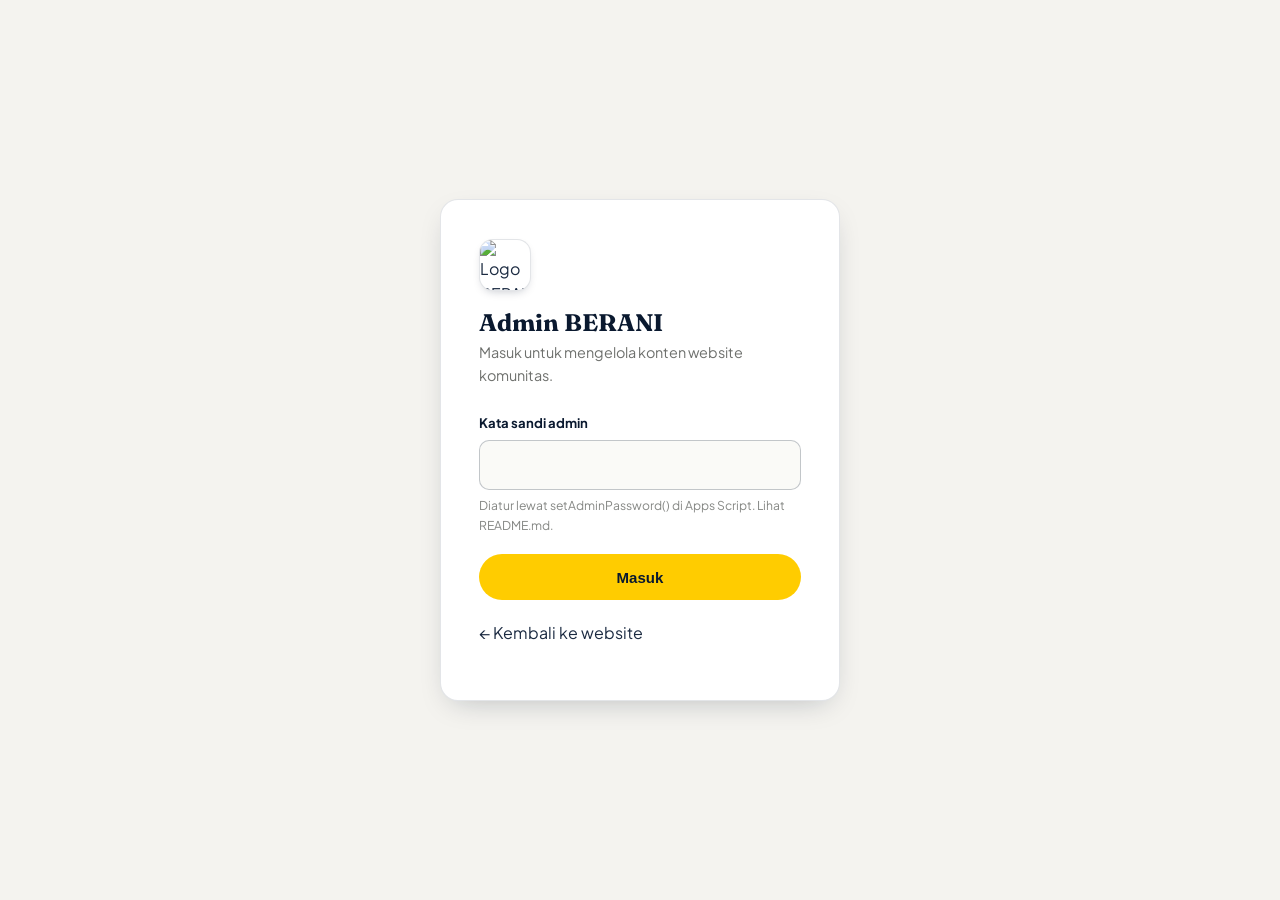
==== commit c942e5a1: "Add files via upload" ====
--- a/index.html
+++ b/index.html
@@ -3,270 +3,432 @@
 <head>
 <meta charset="UTF-8">
 <meta name="viewport" content="width=device-width, initial-scale=1.0">
-<title>BERANI — Komunitas Belajar Guru SDN CITERE</title>
-<meta name="description" content="BERANI: Berdedikasi, Rajin Berkolaborasi, Niat Menginspirasi — komunitas belajar guru SDN CITERE.">
-
-<!-- Open Graph (tampilan saat dibagikan di WhatsApp/Facebook) -->
-<meta property="og:type" content="website">
-<meta property="og:title" content="BERANI — Komunitas Belajar Guru SDN CITERE">
-<meta property="og:description" content="Berdedikasi, Rajin Berkolaborasi, Niat Menginspirasi — komunitas belajar guru SDN CITERE. Siklus belajar, program kerja, dan sumber daya mengajar bersama.">
-<meta property="og:image" content="https://res.cloudinary.com/dbzlvjyzw/image/upload/v1784903915/WhatsApp_Image_2026-07-24_at_17.34.23_nhqxie.jpg">
-<meta property="og:locale" content="id_ID">
-
-<!-- Twitter Card (fallback untuk platform yang membaca tag ini) -->
-<meta name="twitter:card" content="summary_large_image">
-<meta name="twitter:title" content="BERANI — Komunitas Belajar Guru SDN CITERE">
-<meta name="twitter:description" content="Berdedikasi, Rajin Berkolaborasi, Niat Menginspirasi — komunitas belajar guru SDN CITERE.">
-<meta name="twitter:image" content="https://res.cloudinary.com/dbzlvjyzw/image/upload/v1784903915/WhatsApp_Image_2026-07-24_at_17.34.23_nhqxie.jpg">
-
-<link rel="icon" type="image/jpeg" href="https://res.cloudinary.com/dbzlvjyzw/image/upload/v1784903915/WhatsApp_Image_2026-07-24_at_17.34.23_nhqxie.jpg">
+<title>Admin — BERANI</title>
+<meta name="robots" content="noindex, nofollow">
+<link rel="stylesheet" href="../frontend/style.css">
 <link rel="stylesheet" href="style.css">
 </head>
-<body>
-
-<nav class="nav">
-  <div class="container">
-    <div class="brand">
-      <img class="brand-logo" id="brandLogo" src="" alt="Logo BERANI">
-      <span>
-        <span id="brandNama">BERANI</span>
-        <small id="brandSekolah">SDN CITERE</small>
-      </span>
+<body class="admin">
+
+<!-- ===================== LOGIN ===================== -->
+<div class="login-screen" id="loginScreen">
+  <div class="login-card">
+    <img class="brand-logo" id="loginLogo" src="" alt="Logo BERANI" style="width:52px;height:52px;border-radius:14px;margin-bottom:1.2rem;">
+    <h1>Admin BERANI</h1>
+    <p class="sub">Masuk untuk mengelola konten website komunitas.</p>
+    <div class="form-error" id="loginError"></div>
+    <form id="loginForm">
+      <div class="field">
+        <label for="loginPassword">Kata sandi admin</label>
+        <input type="password" id="loginPassword" required autocomplete="current-password">
+        <span class="hint">Diatur lewat setAdminPassword() di Apps Script. Lihat README.md.</span>
+      </div>
+      <button type="submit" class="btn btn-primary" style="width:100%;justify-content:center;">Masuk</button>
+    </form>
+    <p class="hint" style="margin-top:1.2rem;"><a href="../frontend/index.html">&larr; Kembali ke website</a></p>
+  </div>
+</div>
+
+<!-- ===================== DASHBOARD ===================== -->
+<div class="admin-shell" id="dashboard" style="display:none;">
+  <aside class="admin-side">
+    <div class="brand-mini"><img class="brand-logo" id="sideLogo" src="" alt="Logo BERANI" style="width:32px;height:32px;border-radius:8px;"> BERANI Admin</div>
+    <nav class="side-nav">
+      <button data-tab="profil" class="is-active"><span class="dot dot-0"></span>Profil Komunitas</button>
+      <button data-tab="anggota"><span class="dot dot-1"></span>Struktur Anggota</button>
+      <button data-tab="siklus"><span class="dot dot-2"></span>Siklus Belajar</button>
+      <button data-tab="jadwal"><span class="dot dot-3"></span>Jadwal Kegiatan</button>
+      <button data-tab="notulen"><span class="dot dot-4"></span>Notulen Kombel</button>
+      <button data-tab="program"><span class="dot dot-5"></span>Program Kerja</button>
+      <button data-tab="sumberdaya"><span class="dot dot-0"></span>Bank Sumber Daya</button>
+      <button data-tab="jurnal"><span class="dot dot-1"></span>Jurnal Guru</button>
+      <button data-tab="galeri"><span class="dot dot-2"></span>Galeri</button>
+      <button data-tab="kontak"><span class="dot dot-3"></span>Kontak</button>
+    </nav>
+    <div class="side-foot">
+      <a href="../frontend/index.html" target="_blank">Lihat website &#8599;</a>
+      <button class="logout" id="logoutBtn">Keluar</button>
     </div>
-    <button class="nav-toggle" id="navToggle">Menu</button>
-    <div class="nav-links" id="navLinks">
-      <a href="#beranda" class="nav-item">🏠 Beranda</a>
-      <div class="nav-dropdown" id="profilDropdown">
-        <button class="nav-item dropdown-toggle" type="button">👤 Profil <span class="caret">▾</span></button>
-        <div class="dropdown-menu">
-          <a href="#profil">Tentang Kami</a>
-          <a href="#profil-visi">Visi &amp; Misi</a>
-          <a href="#anggota">Struktur Organisasi</a>
-          <a href="#program">Program Kerja</a>
-        </div>
-      </div>
-      <a href="#siklus" class="nav-item">🔄 Siklus Belajar</a>
-      <a href="#jadwal" class="nav-item">📅 Jadwal</a>
-      <a href="#notulen" class="nav-item">🗒️ Notulen Kombel</a>
-      <a href="#sumberdaya" class="nav-item">📁 Bank Sumber Daya</a>
-      <a href="#jurnal" class="nav-item">📝 Jurnal Guru</a>
-      <a href="#galeri" class="nav-item">🖼️ Galeri</a>
-      <a href="#kontak" class="nav-item">✉️ Kontak</a>
-    </div>
-  </div>
-</nav>
-
-<header class="hero" id="beranda">
-  <div class="hero-blob b1"></div>
-  <div class="hero-blob b2"></div>
-  <div class="hero-blob b3"></div>
-  <div class="container">
-    <nav class="spine" id="spine" aria-label="Kepanjangan BERANI"></nav>
-    <div class="hero-main">
-      <div class="hero-copy">
-        <p class="eyebrow">Komunitas Belajar Guru · SDN CITERE</p>
-        <h1>Guru yang terus <em>belajar</em>, kelas yang terus tumbuh.</h1>
-        <p class="lede" id="profil-tagline">Berdedikasi, Rajin Berkolaborasi, Niat Menginspirasi.</p>
-        <div class="cta-row">
-          <a href="#siklus" class="btn btn-primary">Lihat Siklus Belajar</a>
-          <a href="#program" class="btn btn-teal">Lihat Program Kerja</a>
-          <a href="#profil" class="btn btn-ghost">Kenali BERANI</a>
-        </div>
-        <div class="pillars" id="pillars"></div>
-      </div>
-      <div class="hero-card">
-        <div class="hero-emblem"><img id="heroEmblem" src="" alt="Logo BERANI"></div>
-        <div class="hero-card-title" id="heroCardTitle">BERANI</div>
-        <div class="hero-card-sub" id="heroCardSub">SDN CITERE</div>
-        <div class="hero-card-info">
-          <div class="hero-card-row">
-            <span class="icon">📍</span>
-            <div><div class="label">Alamat</div><div class="val" id="heroCardAlamat">—</div></div>
-          </div>
-          <div class="hero-card-row">
-            <span class="icon">✉️</span>
-            <div><div class="label">Email</div><div class="val" id="heroCardEmail">—</div></div>
-          </div>
-          <div class="hero-card-row">
-            <span class="icon">📱</span>
-            <div><div class="label">WhatsApp</div><div class="val" id="heroCardWhatsapp">—</div></div>
-          </div>
-        </div>
-      </div>
-    </div>
-  </div>
-</header>
-
-<section id="profil">
-  <div class="container about-grid">
-    <div>
-      <p class="eyebrow reveal">Tentang Kami</p>
-      <h2 class="reveal">Kenapa BERANI ada di SDN CITERE</h2>
-      <p class="reveal" id="profil-deskripsi" style="margin-top:1rem;color:rgba(32,36,31,0.75);"></p>
-      <div id="pillar-detail" style="margin-top:1.4rem;"></div>
-    </div>
-    <div class="reveal">
-      <p class="eyebrow">Visi Kami</p>
-      <p class="quote" id="profil-visi"></p>
-      <p class="eyebrow">Misi Kami</p>
-      <ul class="misi-list" id="profil-misi"></ul>
-    </div>
-  </div>
-</section>
-
-<section id="anggota">
-  <div class="container">
-    <div class="section-head reveal">
-      <div>
-        <p class="eyebrow">Berdasarkan AD/ART Kombel</p>
-        <h2>Struktur Organisasi</h2>
-      </div>
-      <p>Bagan kepengurusan Komunitas Belajar BERANI SDN CITERE, dari penasihat hingga seluruh guru sebagai anggota.</p>
-    </div>
-    <div class="anggota-grid orgchart" id="anggota-grid"></div>
-  </div>
-</section>
-
-<section id="siklus">
-  <div class="container">
-    <div class="section-head reveal">
-      <div>
-        <p class="eyebrow">Cara Kombel Bekerja</p>
-        <h2>Siklus Belajar BERANI</h2>
-      </div>
-      <p>Empat tahap yang terus berulang setiap periode — bukan proyek sekali jalan, tapi kebiasaan belajar bersama.</p>
-    </div>
-    <div class="siklus-wrap">
-      <nav class="siklus-stages" id="siklusStages" aria-label="Tahapan siklus belajar"></nav>
-      <div class="siklus-detail" id="siklusDetail"></div>
-    </div>
-  </div>
-</section>
-
-<section id="jadwal">
-  <div class="container">
-    <div class="section-head reveal">
-      <div>
-        <p class="eyebrow">Rutin dan Terjadwal</p>
-        <h2>Jadwal Kegiatan</h2>
-      </div>
-      <p>Pertemuan Kombel dimasukkan ke jam kerja efektif guru, bukan tambahan di luar jadwal.</p>
-    </div>
-    <div class="jadwal-list" id="jadwal-list"></div>
-  </div>
-</section>
-
-<section id="notulen">
-  <div class="container">
-    <div class="section-head reveal">
-      <div>
-        <p class="eyebrow">Hasil Kesepakatan Bersama</p>
-        <h2>Notulen Pertemuan Kombel</h2>
-      </div>
-      <p>Beda dengan jurnal mengajar pribadi — ini catatan resmi hasil diskusi dan kesepakatan dari pertemuan Kombel yang dihadiri banyak guru.</p>
-    </div>
-    <div class="notulen-list" id="notulen-list"></div>
-  </div>
-</section>
-
-<section id="program">
-  <div class="container">
-    <div class="section-head reveal">
-      <div>
-        <p class="eyebrow">Sedang &amp; Sudah Berjalan</p>
-        <h2>Program Kerja</h2>
-      </div>
-      <p>Kegiatan rutin dan proyek bersama yang menghidupkan komunitas belajar guru.</p>
-    </div>
-    <div class="carousel">
-      <button class="carousel-arrow carousel-prev" type="button" data-carousel-prev aria-label="Lihat program sebelumnya">‹</button>
-      <div class="card-grid" id="program-grid"></div>
-      <button class="carousel-arrow carousel-next" type="button" data-carousel-next aria-label="Lihat program berikutnya">›</button>
-    </div>
-  </div>
-</section>
-
-<section id="sumberdaya">
-  <div class="container">
-    <div class="section-head reveal">
-      <div>
-        <p class="eyebrow">Saling Berbagi, Tak Perlu Mulai dari Nol</p>
-        <h2>Bank Sumber Daya</h2>
-      </div>
-      <p>Modul ajar, ATP, asesmen, dan LKS hasil kesepakatan Kombel — bebas diunduh dan dipakai guru SDN CITERE.</p>
-    </div>
-    <div class="sumberdaya-filter reveal">
-      <input type="text" id="sumberdayaCari" placeholder="Cari judul atau mapel…">
-      <select id="sumberdayaJenis"><option value="">Semua jenis</option></select>
-      <select id="sumberdayaKelas"><option value="">Semua kelas</option></select>
-    </div>
-    <div class="carousel">
-      <button class="carousel-arrow carousel-prev" type="button" data-carousel-prev aria-label="Lihat sumber daya sebelumnya">‹</button>
-      <div class="sumberdaya-grid" id="sumberdaya-grid"></div>
-      <button class="carousel-arrow carousel-next" type="button" data-carousel-next aria-label="Lihat sumber daya berikutnya">›</button>
-    </div>
-  </div>
-</section>
-
-<section id="jurnal">
-  <div class="container">
-    <div class="section-head reveal">
-      <div>
-        <p class="eyebrow">Praktik Baik Mingguan</p>
-        <h2>Jurnal Mengajar Guru</h2>
-      </div>
-      <p>Catatan reflektif PRIBADI tiap guru dari ruang kelas masing-masing — beda dengan Notulen Kombel yang isinya kesepakatan bersama.</p>
-    </div>
-    <div class="carousel">
-      <button class="carousel-arrow carousel-prev" type="button" data-carousel-prev aria-label="Lihat jurnal sebelumnya">‹</button>
-      <div class="jurnal-grid" id="jurnal-grid"></div>
-      <button class="carousel-arrow carousel-next" type="button" data-carousel-next aria-label="Lihat jurnal berikutnya">›</button>
-    </div>
-  </div>
-</section>
-
-<section id="galeri">
-  <div class="container">
-    <div class="section-head reveal">
-      <div>
-        <p class="eyebrow">Dokumentasi</p>
-        <h2>Galeri Kegiatan</h2>
-      </div>
-      <p>Momen-momen dari kelas berbagi, lesson study, dan kegiatan komunitas lainnya.</p>
-    </div>
-    <div class="carousel">
-      <button class="carousel-arrow carousel-prev" type="button" data-carousel-prev aria-label="Lihat galeri sebelumnya">‹</button>
-      <div class="galeri-grid" id="galeri-grid"></div>
-      <button class="carousel-arrow carousel-next" type="button" data-carousel-next aria-label="Lihat galeri berikutnya">›</button>
-    </div>
-  </div>
-</section>
-
-<section id="kontak">
-  <div class="container">
-    <div class="kontak-wrap reveal">
-      <div>
-        <p class="eyebrow">Hubungi Kami</p>
-        <h2>Mari berkolaborasi dengan BERANI</h2>
-        <ul class="kontak-list" id="kontak-list"></ul>
-      </div>
-      <div class="kontak-card">
-        <p class="eyebrow" style="color:var(--marigold)">Untuk Guru SDN CITERE</p>
-        <p>Ingin berbagi praktik baik atau punya usul kegiatan? Sampaikan langsung ke koordinator komunitas lewat WhatsApp atau email di samping.</p>
-      </div>
-    </div>
-  </div>
-</section>
-
-<footer>
-  <div class="container">
-    <span>&copy; <span id="year"></span> BERANI — Komunitas Belajar Guru SDN CITERE</span>
-    <span>Berdedikasi · Rajin Berkolaborasi · Niat Menginspirasi</span>
-  </div>
-  <div class="container footer-credit">
-    <span>Website by UZM ver.XH082026</span>
-  </div>
-</footer>
+  </aside>
+
+  <main class="admin-main">
+
+    <!-- ---------- Tab: Profil ---------- -->
+    <section class="tab-panel is-active" id="tab-profil">
+      <div class="admin-header">
+        <div><h1>Profil Komunitas</h1><p>Identitas, tagline, visi, dan misi BERANI yang tampil di beranda.</p></div>
+      </div>
+      <div class="panel">
+        <div class="form-success" id="profilStatus"></div>
+        <form id="profilForm">
+          <input type="hidden" id="profilId">
+          <div class="form-grid">
+            <div class="field span-2">
+              <label for="profilFotoUrl">URL Logo BERANI</label>
+              <input id="profilFotoUrl" placeholder="https://... (tempel link gambar logo)">
+              <div class="logo-preview-row">
+                <img id="profilFotoPreview" alt="Pratinjau logo" class="logo-preview">
+                <span class="meta">Logo ini yang tampil di navbar &amp; beranda situs. Kosongkan untuk pakai logo bawaan.</span>
+              </div>
+            </div>
+            <div class="field"><label for="profilJudul">Nama organisasi</label><input id="profilJudul" required></div>
+            <div class="field"><label for="profilTagline">Tagline</label><input id="profilTagline"></div>
+            <div class="field span-2"><label for="profilDeskripsi">Deskripsi singkat</label><textarea id="profilDeskripsi"></textarea></div>
+            <div class="field span-2"><label for="profilVisi">Visi</label><textarea id="profilVisi"></textarea></div>
+            <div class="field span-2">
+              <label for="profilMisi">Misi (pisahkan dengan tanda titik-koma ;)</label>
+              <textarea id="profilMisi" placeholder="Berbagi praktik baik secara rutin;Berkolaborasi lintas kelas"></textarea>
+            </div>
+          </div>
+          <button type="submit" class="btn btn-primary">Simpan Profil</button>
+        </form>
+      </div>
+    </section>
+
+    <!-- ---------- Tab: Struktur Anggota ---------- -->
+    <section class="tab-panel" id="tab-anggota">
+      <div class="admin-header">
+        <div><h1>Struktur Anggota</h1><p>Kepala sekolah, koordinator, guru kelas, dan guru mata pelajaran yang tergabung di Kombel BERANI.</p></div>
+      </div>
+      <div class="panel">
+        <h2>Tambah / Ubah Anggota</h2>
+        <div class="form-success" id="anggotaStatus"></div>
+        <form id="anggotaForm">
+          <input type="hidden" id="anggotaId">
+          <div class="form-grid">
+            <div class="field"><label for="anggotaNama">Nama</label><input id="anggotaNama" required></div>
+            <div class="field"><label for="anggotaPeran">Peran (struktur AD/ART)</label>
+              <select id="anggotaPeran">
+                <option value="Penasihat / Kepala Sekolah">Penasihat / Kepala Sekolah</option>
+                <option value="Ketua Komunitas">Ketua Komunitas</option>
+                <option value="Sekretaris">Sekretaris</option>
+                <option value="Fasilitator / Narasumber">Fasilitator / Narasumber (bergilir)</option>
+                <option value="Anggota" selected>Anggota</option>
+              </select>
+            </div>
+            <div class="field"><label for="anggotaKelasMapel">Kelas / mapel diampu</label><input id="anggotaKelasMapel" placeholder="Kelas 4 / PJOK"></div>
+            <div class="field"><label for="anggotaUrutan">Urutan tampil</label><input id="anggotaUrutan" type="number" placeholder="1"></div>
+            <div class="field span-2"><p class="meta">Catatan: "Fasilitator / Narasumber" bertugas <strong>bergilir sesuai topik</strong> antarguru — ganti isian ini kalau giliran sudah berpindah. Isi "Anggota" satu baris per guru; boleh berkali-kali.</p></div>
+            <div class="field span-2"><label for="anggotaFotoUrl">URL foto (opsional)</label><input id="anggotaFotoUrl" placeholder="https://..."></div>
+          </div>
+          <div class="cta-row">
+            <button type="submit" class="btn btn-primary">Simpan Anggota</button>
+            <button type="button" class="btn btn-ghost" data-reset="anggota">Batal / Baru</button>
+          </div>
+        </form>
+      </div>
+      <div class="panel">
+        <h2>Daftar Anggota</h2>
+        <table class="admin-table">
+          <thead><tr><th>Nama</th><th>Peran</th><th>Kelas/Mapel</th><th>Aksi</th></tr></thead>
+          <tbody id="anggotaTableBody"><tr><td colspan="4">Memuat…</td></tr></tbody>
+        </table>
+      </div>
+    </section>
+
+    <!-- ---------- Tab: Siklus Belajar ---------- -->
+    <section class="tab-panel" id="tab-siklus">
+      <div class="admin-header">
+        <div><h1>Siklus Belajar Kombel</h1><p>Kegiatan pada tiap tahap siklus: Refleksi &rarr; Perencanaan &rarr; Implementasi &rarr; Evaluasi. Tahap ini yang ditampilkan sebagai diagram interaktif di beranda.</p></div>
+      </div>
+      <div class="panel">
+        <h2>Tambah / Ubah Kegiatan Siklus</h2>
+        <div class="form-success" id="siklusStatus"></div>
+        <form id="siklusForm">
+          <input type="hidden" id="siklusId">
+          <div class="form-grid">
+            <div class="field"><label for="siklusTahap">Tahap</label>
+              <select id="siklusTahap" required>
+                <option value="refleksi">Refleksi</option>
+                <option value="perencanaan">Perencanaan</option>
+                <option value="implementasi">Implementasi</option>
+                <option value="evaluasi">Evaluasi</option>
+              </select>
+            </div>
+            <div class="field"><label for="siklusJudul">Judul kegiatan</label><input id="siklusJudul" required></div>
+            <div class="field"><label for="siklusTanggal">Periode</label><input id="siklusTanggal" placeholder="2026-01"></div>
+            <div class="field"><label for="siklusProgramTerkait">Program kerja terkait (opsional)</label><input id="siklusProgramTerkait" placeholder="Nama program kerja"></div>
+            <div class="field span-2"><label for="siklusDeskripsi">Deskripsi</label><textarea id="siklusDeskripsi"></textarea></div>
+          </div>
+          <div class="cta-row">
+            <button type="submit" class="btn btn-primary">Simpan Kegiatan</button>
+            <button type="button" class="btn btn-ghost" data-reset="siklus">Batal / Baru</button>
+          </div>
+        </form>
+      </div>
+      <div class="panel">
+        <h2>Daftar Kegiatan Siklus</h2>
+        <table class="admin-table">
+          <thead><tr><th>Judul</th><th>Tahap</th><th>Periode</th><th>Aksi</th></tr></thead>
+          <tbody id="siklusTableBody"><tr><td colspan="4">Memuat…</td></tr></tbody>
+        </table>
+      </div>
+    </section>
+
+    <!-- ---------- Tab: Jadwal Kegiatan ---------- -->
+    <section class="tab-panel" id="tab-jadwal">
+      <div class="admin-header">
+        <div><h1>Jadwal Kegiatan</h1><p>Pertemuan rutin Kombel. Tanggal otomatis terpisah "Akan Datang" dan "Telah Lewat" di beranda.</p></div>
+      </div>
+      <div class="panel">
+        <h2>Tambah / Ubah Jadwal</h2>
+        <div class="form-success" id="jadwalStatus"></div>
+        <form id="jadwalForm">
+          <input type="hidden" id="jadwalId">
+          <div class="form-grid">
+            <div class="field"><label for="jadwalJudul">Judul kegiatan</label><input id="jadwalJudul" required></div>
+            <div class="field"><label for="jadwalTahap">Tahap siklus (opsional)</label>
+              <select id="jadwalTahap">
+                <option value="">— Tidak ditentukan —</option>
+                <option value="refleksi">Refleksi</option>
+                <option value="perencanaan">Perencanaan</option>
+                <option value="implementasi">Implementasi</option>
+                <option value="evaluasi">Evaluasi</option>
+              </select>
+            </div>
+            <div class="field"><label for="jadwalTanggal">Tanggal</label><input id="jadwalTanggal" type="date" required></div>
+            <div class="field"><label for="jadwalWaktu">Jam</label><input id="jadwalWaktu" type="time"></div>
+            <div class="field span-2"><label for="jadwalTempat">Tempat</label><input id="jadwalTempat" placeholder="Ruang Guru SDN CITERE"></div>
+            <div class="field span-2"><label for="jadwalCatatan">Catatan</label><textarea id="jadwalCatatan"></textarea></div>
+          </div>
+          <div class="cta-row">
+            <button type="submit" class="btn btn-primary">Simpan Jadwal</button>
+            <button type="button" class="btn btn-ghost" data-reset="jadwal">Batal / Baru</button>
+          </div>
+        </form>
+      </div>
+      <div class="panel">
+        <h2>Daftar Jadwal</h2>
+        <table class="admin-table">
+          <thead><tr><th>Judul</th><th>Tanggal</th><th>Tempat</th><th>Aksi</th></tr></thead>
+          <tbody id="jadwalTableBody"><tr><td colspan="4">Memuat…</td></tr></tbody>
+        </table>
+      </div>
+    </section>
+
+    <!-- ---------- Tab: Notulen Kombel ---------- -->
+    <section class="tab-panel" id="tab-notulen">
+      <div class="admin-header">
+        <div><h1>Notulen Pertemuan Kombel</h1><p>Catatan resmi hasil diskusi & kesepakatan pertemuan — beda dengan Jurnal Mengajar yang bersifat pribadi per guru. Status "publish" akan tampil di website.</p></div>
+      </div>
+      <div class="panel">
+        <h2>Tambah / Ubah Notulen</h2>
+        <div class="form-success" id="notulenFormStatus"></div>
+        <form id="notulenForm">
+          <input type="hidden" id="notulenId">
+          <div class="form-grid">
+            <div class="field"><label for="notulenJudul">Judul pertemuan</label><input id="notulenJudul" required></div>
+            <div class="field"><label for="notulenTanggal">Tanggal</label><input id="notulenTanggal" type="date"></div>
+            <div class="field"><label for="notulenTahap">Tahap siklus (opsional)</label>
+              <select id="notulenTahap">
+                <option value="">— Tidak ditentukan —</option>
+                <option value="refleksi">Refleksi</option>
+                <option value="perencanaan">Perencanaan</option>
+                <option value="implementasi">Implementasi</option>
+                <option value="evaluasi">Evaluasi</option>
+              </select>
+            </div>
+            <div class="field"><label for="notulenPemimpin">Pemimpin rapat</label><input id="notulenPemimpin" placeholder="Bu Sinta"></div>
+            <div class="field"><label for="notulenStatusSel">Status</label>
+              <select id="notulenStatusSel"><option value="draft">Draft (belum tampil)</option><option value="publish">Publish (tampil di website)</option></select>
+            </div>
+            <div class="field span-2"><label for="notulenPeserta">Peserta hadir</label><input id="notulenPeserta" placeholder="Nama-nama dipisah koma"></div>
+            <div class="field span-2"><label for="notulenRingkasan">Ringkasan diskusi</label><textarea id="notulenRingkasan"></textarea></div>
+            <div class="field span-2"><label for="notulenKesepakatan">Kesepakatan / tindak lanjut</label><textarea id="notulenKesepakatan"></textarea></div>
+          </div>
+          <div class="cta-row">
+            <button type="submit" class="btn btn-primary">Simpan Notulen</button>
+            <button type="button" class="btn btn-ghost" data-reset="notulen">Batal / Baru</button>
+          </div>
+        </form>
+      </div>
+      <div class="panel">
+        <h2>Daftar Notulen</h2>
+        <table class="admin-table">
+          <thead><tr><th>Judul</th><th>Tanggal</th><th>Status</th><th>Aksi</th></tr></thead>
+          <tbody id="notulenTableBody"><tr><td colspan="4">Memuat…</td></tr></tbody>
+        </table>
+      </div>
+    </section>
+
+    <!-- ---------- Tab: Program Kerja ---------- -->
+    <section class="tab-panel" id="tab-program">
+      <div class="admin-header">
+        <div><h1>Program Kerja</h1><p>Kegiatan rutin dan proyek komunitas.</p></div>
+      </div>
+      <div class="panel" id="programForm-panel">
+        <h2>Tambah / Ubah Program</h2>
+        <div class="form-success" id="programStatus"></div>
+        <form id="programForm">
+          <input type="hidden" id="programId">
+          <div class="form-grid">
+            <div class="field"><label for="programNama">Nama program</label><input id="programNama" required></div>
+            <div class="field"><label for="programKategori">Kategori</label><input id="programKategori" placeholder="Rutin / Kolaborasi / Semester"></div>
+            <div class="field"><label for="programStatusSel">Status</label>
+              <select id="programStatusSel"><option value="berjalan">Berjalan</option><option value="selesai">Selesai</option></select>
+            </div>
+            <div class="field"><label for="programTanggal">Tahun / periode</label><input id="programTanggal" placeholder="2026"></div>
+            <div class="field"><label for="programTahapSiklus">Tahap siklus terkait</label>
+              <select id="programTahapSiklus">
+                <option value="">— Tidak ditentukan —</option>
+                <option value="refleksi">Refleksi</option>
+                <option value="perencanaan">Perencanaan</option>
+                <option value="implementasi">Implementasi</option>
+                <option value="evaluasi">Evaluasi</option>
+              </select>
+            </div>
+            <div class="field span-2"><label for="programDeskripsi">Deskripsi</label><textarea id="programDeskripsi"></textarea></div>
+          </div>
+          <div class="cta-row">
+            <button type="submit" class="btn btn-primary">Simpan Program</button>
+            <button type="button" class="btn btn-ghost" data-reset="program">Batal / Baru</button>
+          </div>
+        </form>
+      </div>
+      <div class="panel">
+        <h2>Daftar Program Kerja</h2>
+        <table class="admin-table">
+          <thead><tr><th>Nama</th><th>Kategori</th><th>Periode</th><th>Aksi</th></tr></thead>
+          <tbody id="programTableBody"><tr><td colspan="4">Memuat…</td></tr></tbody>
+        </table>
+      </div>
+    </section>
+
+    <!-- ---------- Tab: Bank Sumber Daya ---------- -->
+    <section class="tab-panel" id="tab-sumberdaya">
+      <div class="admin-header">
+        <div><h1>Bank Sumber Daya</h1><p>Modul ajar, ATP, asesmen, LKS, dan media ajar yang bisa saling dipakai guru. Tempel tautan file publik (Google Drive dengan akses "siapa saja yang punya link").</p></div>
+      </div>
+      <div class="panel">
+        <h2>Tambah / Ubah Sumber Daya</h2>
+        <div class="form-success" id="sumberdayaStatus"></div>
+        <form id="sumberdayaForm">
+          <input type="hidden" id="sumberdayaId">
+          <div class="form-grid">
+            <div class="field"><label for="sumberdayaJudul">Judul</label><input id="sumberdayaJudul" required></div>
+            <div class="field"><label for="sumberdayaJenis">Jenis</label>
+              <select id="sumberdayaJenis">
+                <option value="Modul Ajar">Modul Ajar</option>
+                <option value="ATP">ATP</option>
+                <option value="Asesmen">Asesmen</option>
+                <option value="LKS">LKS</option>
+                <option value="Media Ajar">Media Ajar</option>
+              </select>
+            </div>
+            <div class="field"><label for="sumberdayaMapel">Mata pelajaran</label><input id="sumberdayaMapel" placeholder="Matematika"></div>
+            <div class="field"><label for="sumberdayaKelas">Kelas</label><input id="sumberdayaKelas" placeholder="Kelas 4"></div>
+            <div class="field"><label for="sumberdayaPengunggah">Diunggah oleh</label><input id="sumberdayaPengunggah" placeholder="Bu Sinta"></div>
+            <div class="field"><label for="sumberdayaTanggal">Periode</label><input id="sumberdayaTanggal" placeholder="2026-01"></div>
+            <div class="field span-2"><label for="sumberdayaFileUrl">Tautan file (Google Drive publik, dsb.)</label><input id="sumberdayaFileUrl" placeholder="https://..."></div>
+            <div class="field span-2"><label for="sumberdayaKeterangan">Keterangan singkat</label><textarea id="sumberdayaKeterangan"></textarea></div>
+          </div>
+          <div class="cta-row">
+            <button type="submit" class="btn btn-primary">Simpan Sumber Daya</button>
+            <button type="button" class="btn btn-ghost" data-reset="sumberdaya">Batal / Baru</button>
+          </div>
+        </form>
+      </div>
+      <div class="panel">
+        <h2>Daftar Sumber Daya</h2>
+        <table class="admin-table">
+          <thead><tr><th>Judul</th><th>Jenis</th><th>Kelas / Mapel</th><th>Aksi</th></tr></thead>
+          <tbody id="sumberdayaTableBody"><tr><td colspan="4">Memuat…</td></tr></tbody>
+        </table>
+      </div>
+    </section>
+
+    <!-- ---------- Tab: Jurnal ---------- -->
+    <section class="tab-panel" id="tab-jurnal">
+      <div class="admin-header">
+        <div><h1>Jurnal Mengajar Guru</h1><p>Tulisan reflektif guru. Status "publish" akan tampil di website.</p></div>
+      </div>
+      <div class="panel">
+        <h2>Tambah / Ubah Jurnal</h2>
+        <div class="form-success" id="jurnalStatus"></div>
+        <form id="jurnalForm">
+          <input type="hidden" id="jurnalId">
+          <div class="form-grid">
+            <div class="field"><label for="jurnalJudul">Judul</label><input id="jurnalJudul" required></div>
+            <div class="field"><label for="jurnalPenulis">Penulis</label><input id="jurnalPenulis" placeholder="Bu Sinta"></div>
+            <div class="field"><label for="jurnalTanggal">Tanggal</label><input id="jurnalTanggal" type="date"></div>
+            <div class="field"><label for="jurnalThumbnail">URL gambar sampul (opsional)</label><input id="jurnalThumbnail" placeholder="https://..."></div>
+            <div class="field"><label for="jurnalStatusSel">Status</label>
+              <select id="jurnalStatusSel"><option value="draft">Draft (belum tampil)</option><option value="publish">Publish (tampil di website)</option></select>
+            </div>
+            <div class="field span-2"><label for="jurnalRingkasan">Ringkasan singkat (untuk kartu di beranda)</label><textarea id="jurnalRingkasan"></textarea></div>
+            <div class="field span-2"><label for="jurnalIsi">Isi jurnal lengkap</label><textarea id="jurnalIsi" style="min-height:160px;"></textarea></div>
+          </div>
+          <div class="cta-row">
+            <button type="submit" class="btn btn-primary">Simpan Jurnal</button>
+            <button type="button" class="btn btn-ghost" data-reset="jurnal">Batal / Baru</button>
+          </div>
+        </form>
+      </div>
+      <div class="panel">
+        <h2>Daftar Jurnal</h2>
+        <table class="admin-table">
+          <thead><tr><th>Judul</th><th>Penulis</th><th>Tanggal</th><th>Aksi</th></tr></thead>
+          <tbody id="jurnalTableBody"><tr><td colspan="4">Memuat…</td></tr></tbody>
+        </table>
+      </div>
+    </section>
+
+    <!-- ---------- Tab: Galeri ---------- -->
+    <section class="tab-panel" id="tab-galeri">
+      <div class="admin-header">
+        <div><h1>Galeri Kegiatan</h1><p>Tempel URL gambar (misalnya dari Google Drive/Photos yang sudah dibagikan publik).</p></div>
+      </div>
+      <div class="panel">
+        <h2>Tambah / Ubah Foto</h2>
+        <div class="form-success" id="galeriStatus"></div>
+        <form id="galeriForm">
+          <input type="hidden" id="galeriId">
+          <div class="form-grid">
+            <div class="field"><label for="galeriJudul">Judul foto</label><input id="galeriJudul"></div>
+            <div class="field"><label for="galeriTanggal">Tanggal</label><input id="galeriTanggal" type="date"></div>
+            <div class="field span-2"><label for="galeriUrl">URL gambar</label><input id="galeriUrl" required placeholder="https://..."></div>
+            <div class="field span-2"><label for="galeriKeterangan">Keterangan</label><textarea id="galeriKeterangan"></textarea></div>
+          </div>
+          <div class="cta-row">
+            <button type="submit" class="btn btn-primary">Simpan Foto</button>
+            <button type="button" class="btn btn-ghost" data-reset="galeri">Batal / Baru</button>
+          </div>
+        </form>
+      </div>
+      <div class="panel">
+        <h2>Daftar Foto</h2>
+        <table class="admin-table">
+          <thead><tr><th>Judul</th><th>Pratinjau</th><th>Tanggal</th><th>Aksi</th></tr></thead>
+          <tbody id="galeriTableBody"><tr><td colspan="4">Memuat…</td></tr></tbody>
+        </table>
+      </div>
+    </section>
+
+    <!-- ---------- Tab: Kontak ---------- -->
+    <section class="tab-panel" id="tab-kontak">
+      <div class="admin-header">
+        <div><h1>Kontak</h1><p>Informasi kontak yang tampil di bagian bawah website.</p></div>
+      </div>
+      <div class="panel">
+        <div class="form-success" id="kontakStatus"></div>
+        <form id="kontakForm">
+          <input type="hidden" id="kontakId">
+          <div class="form-grid">
+            <div class="field span-2"><label for="kontakAlamat">Alamat</label><input id="kontakAlamat"></div>
+            <div class="field"><label for="kontakEmail">Email</label><input id="kontakEmail" type="email"></div>
+            <div class="field"><label for="kontakWhatsapp">WhatsApp</label><input id="kontakWhatsapp"></div>
+            <div class="field"><label for="kontakInstagram">Instagram</label><input id="kontakInstagram"></div>
+            <div class="field"><label for="kontakYoutube">YouTube (tautan channel)</label><input id="kontakYoutube" placeholder="https://youtube.com/@..."></div>
+            <div class="field"><label for="kontakTiktok">TikTok (tautan profil)</label><input id="kontakTiktok" placeholder="https://tiktok.com/@..."></div>
+            <div class="field"><label for="kontakMaps">Link Google Maps (opsional)</label><input id="kontakMaps"></div>
+          </div>
+          <button type="submit" class="btn btn-primary">Simpan Kontak</button>
+        </form>
+      </div>
+    </section>
+
+  </main>
+</div>
 
 <script src="../shared/config.js"></script>
 <script src="app.js"></script>
--- a/frontend/style.css
+++ b/frontend/style.css
@@ -0,0 +1,1053 @@
+/* =====================================================================
+   BERANI — Design System
+   Komunitas Belajar Guru SDN CITERE
+
+   Konsep: biru navy kepercayaan institusi & emas semangat belajar,
+   di atas kertas krem bersih. Enam huruf BERANI menjadi tulang
+   punggung struktural halaman: setiap huruf memang mewakili satu kata
+   nyata dalam kepanjangannya, jadi dipakai sebagai penanda navigasi.
+   ===================================================================== */
+
+@import url('https://fonts.googleapis.com/css2?family=Fraunces:opsz,wght@9..144,400;9..144,600;9..144,700&family=Plus+Jakarta+Sans:wght@400;500;600;700&family=JetBrains+Mono:wght@500&display=swap');
+
+:root {
+  --paper: #FAFAF7;
+  --paper-alt: #F4F3EF;
+  --pine: #0F3460;
+  --pine-dark: #0A192F;
+  --pine-tint: #E6F0FA;
+  --ink: #1B2A41;
+  --marigold: #FFCC00;
+  --marigold-dark: #E0A800;
+  --maroon: #8C3B4A;
+  --teal: #164E87;
+  --line: rgba(27, 42, 65, 0.12);
+  --line-strong: rgba(27, 42, 65, 0.25);
+
+  --font-display: 'Fraunces', serif;
+  --font-body: 'Plus Jakarta Sans', sans-serif;
+  --font-mono: 'JetBrains Mono', monospace;
+
+  --radius: 18px;
+  --radius-sm: 10px;
+  --shadow: 0 10px 30px -12px rgba(10, 25, 47, 0.28);
+}
+
+* { box-sizing: border-box; }
+
+@media (prefers-reduced-motion: reduce) {
+  *, *::before, *::after {
+    animation-duration: 0.001ms !important;
+    animation-iteration-count: 1 !important;
+    transition-duration: 0.001ms !important;
+    scroll-behavior: auto !important;
+  }
+}
+
+html { scroll-behavior: smooth; }
+
+body {
+  margin: 0;
+  background: var(--paper);
+  color: var(--ink);
+  font-family: var(--font-body);
+  line-height: 1.6;
+  -webkit-font-smoothing: antialiased;
+}
+
+img { max-width: 100%; display: block; }
+
+a { color: inherit; text-decoration: none; }
+
+:focus-visible {
+  outline: 3px solid var(--marigold);
+  outline-offset: 3px;
+  border-radius: 4px;
+}
+
+.container {
+  width: min(1120px, 92%);
+  margin-inline: auto;
+}
+
+.eyebrow {
+  font-family: var(--font-mono);
+  font-size: 0.72rem;
+  letter-spacing: 0.14em;
+  text-transform: uppercase;
+  color: var(--teal);
+  font-weight: 500;
+}
+
+h1, h2, h3 {
+  font-family: var(--font-display);
+  color: var(--pine-dark);
+  margin: 0;
+  line-height: 1.08;
+}
+
+h2 {
+  font-size: clamp(1.8rem, 1.4rem + 1.8vw, 2.7rem);
+  font-weight: 600;
+  letter-spacing: -0.01em;
+}
+
+.section-head {
+  display: flex;
+  flex-wrap: wrap;
+  align-items: flex-end;
+  justify-content: space-between;
+  gap: 1rem;
+  margin-bottom: 2.4rem;
+}
+
+.section-head p {
+  max-width: 46ch;
+  color: rgba(32, 36, 31, 0.72);
+  margin: 0.6rem 0 0;
+}
+
+section { padding: 5.5rem 0; }
+section:nth-of-type(3n+2) { background: var(--paper-alt); }
+section:nth-of-type(3n) { background: var(--pine-tint); }
+
+/* ---------- Letter accent palette (B-E-R-A-N-I) ---------- */
+:root {
+  --accent-0: #C9950A; /* B — emas tua (kontras di kartu putih) */
+  --accent-1: #8C3B4A; /* E — maroon */
+  --accent-2: #164E87; /* R — navy muda */
+  --accent-3: #E0703D; /* A — clay */
+  --accent-4: #5B4B8A; /* N — indigo */
+  --accent-5: #6C4B72; /* I — plum */
+}
+.letter-0 { color: var(--accent-0) !important; }
+.letter-1 { color: var(--accent-1) !important; }
+.letter-2 { color: var(--accent-2) !important; }
+.letter-3 { color: var(--accent-3) !important; }
+.letter-4 { color: var(--accent-4) !important; }
+.letter-5 { color: var(--accent-5) !important; }
+
+.pillar-card.letter-0 { border-top: 3px solid var(--accent-0); }
+.pillar-card.letter-1 { border-top: 3px solid var(--accent-1); }
+.pillar-card.letter-2 { border-top: 3px solid var(--accent-2); }
+.pillar-card.letter-3 { border-top: 3px solid var(--accent-3); }
+.pillar-card.letter-4 { border-top: 3px solid var(--accent-4); }
+.pillar-card.letter-5 { border-top: 3px solid var(--accent-5); }
+
+/* ---------- Navbar ---------- */
+.nav {
+  position: sticky;
+  top: 0;
+  z-index: 50;
+  background: rgba(250, 250, 247, 0.92);
+  backdrop-filter: blur(14px);
+  border-bottom: 1px solid var(--line);
+  box-shadow: 0 2px 12px -8px rgba(10, 25, 47, 0.15);
+}
+
+.nav .container {
+  display: flex;
+  align-items: center;
+  justify-content: space-between;
+  gap: 1.2rem;
+  height: 68px;
+}
+
+.brand {
+  display: flex;
+  align-items: center;
+  gap: 0.55rem;
+  font-family: var(--font-display);
+  font-weight: 700;
+  font-size: 1.05rem;
+  color: var(--pine);
+  flex-shrink: 0;
+}
+
+.brand .mark {
+  width: 30px; height: 30px;
+  border-radius: 8px;
+  background: var(--pine);
+  color: var(--marigold);
+  display: grid;
+  place-items: center;
+  font-family: var(--font-mono);
+  font-size: 0.78rem;
+  font-weight: 700;
+}
+
+.brand-logo {
+  width: 36px; height: 36px;
+  border-radius: 9px;
+  object-fit: cover;
+  background: #fff;
+  border: 1px solid var(--line);
+  box-shadow: 0 4px 10px -4px rgba(10, 25, 47, 0.25);
+  flex-shrink: 0;
+}
+
+.brand small {
+  display: block;
+  font-family: var(--font-body);
+  font-weight: 500;
+  font-size: 0.62rem;
+  color: var(--muted, rgba(27, 42, 65, 0.55));
+  letter-spacing: 0.02em;
+}
+
+.nav-links {
+  display: flex;
+  align-items: center;
+  gap: 1.15rem;
+  font-weight: 600;
+  font-size: 0.82rem;
+  color: var(--ink);
+  min-width: 0;
+  flex-wrap: nowrap;
+}
+
+.nav-item { position: relative; padding: 4px 1px; display: inline-flex; align-items: center; gap: 0.3rem; white-space: nowrap; flex-shrink: 0; }
+.nav-item::after {
+  content: '';
+  position: absolute; left: 0; bottom: -2px;
+  width: 0; height: 2px;
+  background: var(--marigold);
+  transition: width 0.25s ease;
+}
+.nav-item:hover::after { width: 100%; }
+
+button.nav-item { all: unset; cursor: pointer; position: relative; padding: 4px 1px; display: inline-flex; align-items: center; gap: 0.3rem; font: inherit; font-weight: 600; color: inherit; white-space: nowrap; flex-shrink: 0; }
+
+.caret { font-size: 0.65rem; color: var(--marigold); transition: transform 0.2s ease; }
+
+.nav-dropdown { position: relative; }
+.dropdown-menu {
+  position: absolute;
+  top: calc(100% + 14px);
+  left: 50%;
+  transform: translateX(-50%) translateY(6px);
+  background: #fff;
+  border: 1px solid var(--line);
+  border-radius: var(--radius-sm);
+  box-shadow: var(--shadow);
+  padding: 0.5rem;
+  min-width: 200px;
+  display: grid;
+  gap: 2px;
+  opacity: 0;
+  pointer-events: none;
+  transition: opacity 0.18s ease, transform 0.18s ease;
+  z-index: 60;
+}
+.nav-dropdown.is-open .dropdown-menu {
+  opacity: 1;
+  pointer-events: auto;
+  transform: translateX(-50%) translateY(0);
+}
+@media (min-width: 861px) {
+  .nav-dropdown:hover .dropdown-menu {
+    opacity: 1;
+    pointer-events: auto;
+    transform: translateX(-50%) translateY(0);
+  }
+}
+.nav-dropdown.is-open .caret { transform: rotate(180deg); }
+.dropdown-menu a {
+  display: block;
+  padding: 0.55rem 0.7rem;
+  border-radius: 8px;
+  font-size: 0.88rem;
+  font-weight: 600;
+  color: var(--pine-dark);
+}
+.dropdown-menu a:hover { background: var(--pine-tint); }
+
+.nav-toggle { display: none; }
+
+/* ---------- Hero ---------- */
+.hero {
+  padding-top: 4.5rem;
+  padding-bottom: 4rem;
+  overflow: hidden;
+  position: relative;
+  background: linear-gradient(135deg, var(--pine-dark) 0%, var(--pine) 45%, var(--teal) 78%, var(--marigold-dark) 100%);
+  color: var(--paper);
+}
+
+.hero-blob {
+  position: absolute;
+  border-radius: 50%;
+  filter: blur(70px);
+  opacity: 0.45;
+  z-index: 0;
+  pointer-events: none;
+}
+.hero-blob.b1 { width: 380px; height: 380px; background: var(--marigold); top: -140px; right: -80px; }
+.hero-blob.b2 { width: 300px; height: 300px; background: var(--maroon); bottom: -120px; left: 6%; opacity: 0.35; }
+.hero-blob.b3 { width: 220px; height: 220px; background: #fff; top: 32%; right: 18%; opacity: 0.08; }
+
+.hero .container {
+  display: grid;
+  grid-template-columns: 68px 1fr;
+  gap: clamp(1.5rem, 4vw, 3.5rem);
+  align-items: center;
+  position: relative;
+  z-index: 1;
+}
+
+.hero-main {
+  display: grid;
+  grid-template-columns: 1fr 360px;
+  gap: clamp(1.5rem, 4vw, 3rem);
+  align-items: center;
+}
+
+/* Signature element: the BERANI acronym as a vertical spine of anchors */
+.spine {
+  display: flex;
+  flex-direction: column;
+  gap: 4px;
+  border-right: 1px solid rgba(242, 240, 228, 0.25);
+  padding-right: clamp(1rem, 3vw, 1.8rem);
+  height: 100%;
+}
+
+.spine button {
+  all: unset;
+  cursor: pointer;
+  font-family: var(--font-display);
+  font-size: 1.7rem;
+  font-weight: 700;
+  color: rgba(242, 240, 228, 0.35);
+  padding: 0.15rem 0;
+  transition: color 0.25s ease, transform 0.25s ease;
+}
+
+.spine button:hover,
+.spine button:focus-visible,
+.spine button.is-active {
+  color: var(--marigold);
+  transform: translateX(4px);
+}
+
+.hero-copy .eyebrow { margin-bottom: 1rem; color: var(--marigold); }
+
+.hero-copy h1 {
+  color: #fff;
+  font-size: clamp(2.4rem, 1.7rem + 3vw, 4.1rem);
+  max-width: 15ch;
+}
+
+.hero-copy h1 em {
+  font-style: normal;
+  color: var(--marigold);
+  background: linear-gradient(180deg, transparent 62%, rgba(232, 163, 61, 0.4) 62%);
+}
+
+.hero-copy .lede {
+  margin: 1.4rem 0 2rem;
+  max-width: 52ch;
+  font-size: 1.08rem;
+  color: rgba(242, 240, 228, 0.86);
+}
+
+/* ---------- Hero card: logo emblem + org info (data comes from Profil/Kontak, editable in admin) ---------- */
+.hero-card {
+  background: rgba(255, 255, 255, 0.08);
+  border: 1px solid rgba(255, 255, 255, 0.18);
+  border-radius: 24px;
+  padding: clamp(1.6rem, 3vw, 2.3rem);
+  backdrop-filter: blur(10px);
+  box-shadow: 0 15px 35px rgba(0, 0, 0, 0.2);
+}
+
+.hero-emblem {
+  width: 108px; height: 108px;
+  border-radius: 50%;
+  background: #fff;
+  border: 2px solid rgba(255, 255, 255, 0.35);
+  display: grid;
+  place-items: center;
+  margin: 0 auto 1.3rem;
+  overflow: hidden;
+}
+.hero-emblem img { width: 100%; height: 100%; object-fit: cover; }
+
+.hero-card-title {
+  font-family: var(--font-display);
+  font-size: 1.4rem;
+  font-weight: 700;
+  color: #fff;
+  text-align: center;
+  margin-bottom: 0.2rem;
+}
+
+.hero-card-sub {
+  font-size: 0.82rem;
+  color: var(--marigold);
+  font-weight: 600;
+  text-align: center;
+  letter-spacing: 0.03em;
+  margin-bottom: 1.5rem;
+}
+
+.hero-card-info { display: grid; gap: 0.9rem; }
+.hero-card-row { display: flex; gap: 0.7rem; align-items: flex-start; }
+.hero-card-row .icon {
+  flex: none;
+  width: 30px; height: 30px;
+  border-radius: 8px;
+  background: rgba(255, 255, 255, 0.14);
+  display: grid; place-items: center;
+  font-size: 0.9rem;
+}
+.hero-card-row .label {
+  font-family: var(--font-mono);
+  font-size: 0.66rem;
+  text-transform: uppercase;
+  letter-spacing: 0.06em;
+  color: rgba(242, 240, 228, 0.6);
+  margin-bottom: 0.15rem;
+}
+.hero-card-row .val { font-size: 0.9rem; color: #fff; font-weight: 500; line-height: 1.4; }
+
+@media (max-width: 960px) {
+  .hero-main { grid-template-columns: 1fr; }
+  .hero-card { max-width: 420px; }
+}
+
+.cta-row { display: flex; gap: 0.9rem; flex-wrap: wrap; }
+
+.btn {
+  display: inline-flex;
+  align-items: center;
+  gap: 0.5rem;
+  padding: 0.85rem 1.5rem;
+  border-radius: 999px;
+  font-weight: 700;
+  font-size: 0.94rem;
+  border: 1px solid transparent;
+  cursor: pointer;
+  transition: transform 0.2s ease, box-shadow 0.2s ease, background 0.2s ease;
+}
+
+.btn-primary { background: var(--marigold); color: var(--pine-dark); }
+.btn-primary:hover { transform: translateY(-2px); box-shadow: 0 10px 24px -8px rgba(0,0,0,0.4); background: var(--marigold-dark); }
+
+.btn-ghost { border-color: rgba(242, 240, 228, 0.5); color: #fff; }
+.btn-ghost:hover { border-color: #fff; background: rgba(242, 240, 228, 0.12); }
+
+.btn-marigold { background: var(--marigold); color: var(--pine-dark); }
+.btn-marigold:hover { background: var(--marigold-dark); transform: translateY(-2px); }
+
+.btn-teal { background: var(--accent-2); color: #fff; }
+.btn-teal:hover { background: #0d3a66; transform: translateY(-2px); }
+
+.btn-danger { background: var(--maroon); color: var(--paper); }
+.btn-danger:hover { background: #712f3b; }
+
+.btn-sm { padding: 0.5rem 1rem; font-size: 0.82rem; border-radius: 8px; }
+
+/* On light backgrounds (outside the hero), primary/ghost need the original pine treatment */
+section .btn-primary, footer .btn-primary { background: var(--pine); color: var(--paper); }
+section .btn-primary:hover, footer .btn-primary:hover { background: var(--pine-dark); }
+section .btn-ghost, footer .btn-ghost { border-color: var(--line-strong); color: var(--pine-dark); }
+section .btn-ghost:hover, footer .btn-ghost:hover { border-color: var(--pine); background: var(--pine-tint); }
+
+/* Pillar cards fed by the spine anchors */
+.pillars {
+  margin-top: 3.2rem;
+  display: grid;
+  grid-template-columns: repeat(3, 1fr);
+  gap: 1rem;
+}
+
+.pillar-card {
+  background: #fff;
+  border: 1px solid var(--line);
+  border-radius: var(--radius-sm);
+  padding: 1.1rem 1.2rem;
+  scroll-margin-top: 100px;
+  transition: border-color 0.25s ease, transform 0.25s ease;
+}
+
+.pillar-card:target,
+.pillar-card.is-active { border-color: var(--marigold); transform: translateY(-3px); }
+
+.pillar-card .letter {
+  font-family: var(--font-display);
+  font-weight: 700;
+  color: var(--marigold-dark);
+  font-size: 1.3rem;
+}
+
+.pillar-card h3 { font-size: 1rem; color: var(--pine-dark); margin: 0.3rem 0 0.35rem; }
+.pillar-card p { margin: 0; font-size: 0.86rem; color: rgba(32, 36, 31, 0.68); }
+
+/* ---------- Reveal on scroll ---------- */
+.reveal { opacity: 0; transform: translateY(18px); transition: opacity 0.6s ease, transform 0.6s ease; }
+.reveal.is-visible { opacity: 1; transform: translateY(0); }
+
+/* ---------- Profil / About ---------- */
+.about-grid {
+  display: grid;
+  grid-template-columns: 1fr 1fr;
+  gap: 3rem;
+  align-items: start;
+}
+
+.about-grid .quote {
+  font-family: var(--font-display);
+  font-size: 1.5rem;
+  color: var(--pine-dark);
+  border-left: 3px solid var(--marigold);
+  padding-left: 1.2rem;
+  margin: 0 0 1.6rem;
+}
+
+.misi-list { list-style: none; margin: 1.4rem 0 0; padding: 0; display: grid; gap: 0.7rem; }
+.misi-list li {
+  display: flex; gap: 0.7rem; align-items: flex-start;
+  font-size: 0.96rem;
+}
+.misi-list li::before {
+  content: '';
+  flex: none;
+  width: 8px; height: 8px;
+  margin-top: 0.5em;
+  border-radius: 50%;
+  background: var(--teal);
+}
+
+/* ---------- Struktur Kombel (Anggota) — bagan organisasi ---------- */
+.orgchart { display: flex; flex-direction: column; align-items: center; }
+
+.orgchart-connector {
+  width: 2px;
+  height: 30px;
+  background: repeating-linear-gradient(to bottom, var(--line-strong) 0 6px, transparent 6px 12px);
+}
+
+.orgchart-tier { display: flex; flex-direction: column; align-items: center; text-align: center; max-width: 640px; }
+.orgchart-role-label {
+  font-family: var(--font-mono);
+  font-size: 0.72rem;
+  text-transform: uppercase;
+  letter-spacing: 0.04em;
+  color: var(--teal);
+  margin: 0 0 0.7rem;
+}
+.orgchart-role-label span { color: rgba(32, 36, 31, 0.5); text-transform: none; font-family: var(--font-body); font-style: italic; }
+
+.orgchart-nodes { display: flex; flex-wrap: wrap; justify-content: center; gap: 1rem; }
+
+.orgchart-branch {
+  display: flex;
+  flex-wrap: wrap;
+  justify-content: center;
+  gap: 2.4rem;
+  border-top: 2px dashed var(--line-strong);
+  padding-top: 30px;
+  margin-top: -1px;
+  width: 100%;
+  max-width: 640px;
+}
+.orgchart-branch .orgchart-tier { flex: 1 1 240px; max-width: 300px; }
+
+.orgchart-node {
+  background: #fff;
+  border: 1px solid var(--line);
+  border-radius: var(--radius);
+  padding: 1.2rem 1.3rem;
+  min-width: 190px;
+  transition: transform 0.25s ease, box-shadow 0.25s ease;
+}
+.orgchart-node:hover { transform: translateY(-3px); box-shadow: var(--shadow); }
+.orgchart-node-empty { opacity: 0.6; border-style: dashed; }
+.orgchart-node h4 { font-size: 0.98rem; margin: 0.6rem 0 0.2rem; }
+.orgchart-node .meta { font-size: 0.8rem; color: rgba(32, 36, 31, 0.6); }
+
+.orgchart-duty {
+  margin: 0.7rem 0 2.2rem;
+  font-size: 0.82rem;
+  color: rgba(32, 36, 31, 0.65);
+  max-width: 46ch;
+  line-height: 1.5;
+}
+.orgchart-tier:last-child .orgchart-duty { margin-bottom: 0; }
+
+.anggota-avatar {
+  width: 56px; height: 56px;
+  margin: 0 auto;
+  border-radius: 50%;
+  background: var(--pine-tint);
+  color: var(--pine);
+  display: grid;
+  place-items: center;
+  font-family: var(--font-display);
+  font-weight: 700;
+  font-size: 1.1rem;
+  overflow: hidden;
+}
+.anggota-avatar img { width: 100%; height: 100%; object-fit: cover; }
+
+@media (max-width: 640px) {
+  .orgchart-branch { flex-direction: column; align-items: center; border-top: none; padding-top: 0; }
+  .orgchart-branch .orgchart-tier { padding-top: 30px; border-top: 2px dashed var(--line-strong); }
+}
+
+/* ---------- Siklus Belajar ---------- */
+.siklus-wrap {
+  display: grid;
+  gap: 2rem;
+}
+
+.siklus-stages {
+  display: grid;
+  grid-template-columns: repeat(4, 1fr);
+  gap: 1rem;
+  position: relative;
+}
+.siklus-stages::before {
+  content: '';
+  position: absolute;
+  top: 34px;
+  left: 8%;
+  right: 8%;
+  height: 2px;
+  background: repeating-linear-gradient(90deg, var(--line-strong) 0 8px, transparent 8px 14px);
+  z-index: 0;
+}
+
+.siklus-stage {
+  position: relative;
+  z-index: 1;
+  display: flex;
+  flex-direction: column;
+  align-items: center;
+  gap: 0.4rem;
+  background: #fff;
+  border: 1px solid var(--line);
+  border-radius: var(--radius);
+  padding: 1.2rem 0.8rem 1rem;
+  cursor: pointer;
+  font: inherit;
+  color: var(--ink);
+  transition: transform 0.25s ease, border-color 0.25s ease, box-shadow 0.25s ease;
+}
+.siklus-stage:hover { transform: translateY(-3px); }
+.siklus-stage.is-active {
+  border-color: var(--marigold);
+  box-shadow: var(--shadow);
+  transform: translateY(-3px);
+}
+
+.stage-no {
+  font-family: var(--font-mono);
+  font-size: 0.68rem;
+  color: var(--teal);
+  letter-spacing: 0.08em;
+}
+.stage-icon { font-size: 1.6rem; line-height: 1; }
+.stage-label { font-weight: 700; font-size: 0.94rem; color: var(--pine-dark); }
+
+.siklus-detail {
+  background: #fff;
+  border: 1px solid var(--line);
+  border-radius: var(--radius);
+  padding: clamp(1.4rem, 3vw, 2.2rem);
+}
+.siklus-detail-head h3 {
+  font-size: 1.3rem;
+  margin-bottom: 0.4rem;
+}
+.siklus-detail-head p {
+  margin: 0 0 1.4rem;
+  color: rgba(32, 36, 31, 0.72);
+  max-width: 60ch;
+}
+
+.siklus-items {
+  display: grid;
+  grid-template-columns: repeat(auto-fit, minmax(240px, 1fr));
+  gap: 1rem;
+}
+.siklus-item {
+  background: var(--paper-alt);
+  border-radius: var(--radius-sm);
+  padding: 1.1rem 1.2rem;
+}
+.siklus-item h4 { margin: 0 0 0.4rem; font-family: var(--font-display); font-size: 1.02rem; color: var(--pine-dark); }
+.siklus-item p { margin: 0; font-size: 0.88rem; color: rgba(32, 36, 31, 0.72); }
+.siklus-item .meta { margin-top: 0.7rem; font-family: var(--font-mono); font-size: 0.7rem; color: var(--teal); }
+
+.status-pill.stage-pill { background: var(--pine-tint); color: var(--teal); margin-left: 0.4rem; }
+
+@media (max-width: 700px) {
+  .siklus-stages { grid-template-columns: repeat(2, 1fr); }
+  .siklus-stages::before { display: none; }
+}
+
+/* ---------- Notulen Kombel ---------- */
+.notulen-list { display: flex; flex-direction: column; gap: 1.2rem; }
+.notulen-card {
+  background: #fff;
+  border: 1px solid var(--line);
+  border-left: 4px solid var(--pine);
+  border-radius: var(--radius);
+  padding: 1.4rem clamp(1.2rem, 3vw, 1.8rem);
+}
+.notulen-head { display: flex; align-items: center; justify-content: space-between; gap: 0.6rem; margin-bottom: 0.5rem; }
+.notulen-head .meta { font-family: var(--font-mono); font-size: 0.72rem; color: var(--teal); }
+.notulen-card h3 { font-size: 1.08rem; margin: 0 0 0.8rem; }
+.notulen-row { font-size: 0.88rem; color: rgba(32, 36, 31, 0.78); margin-bottom: 0.5rem; line-height: 1.5; }
+.notulen-row strong { color: var(--pine-dark); font-weight: 700; }
+.notulen-kesepakatan {
+  margin-top: 0.7rem;
+  margin-bottom: 0;
+  background: var(--pine-tint);
+  border-radius: var(--radius-sm);
+  padding: 0.7rem 0.9rem;
+}
+
+/* ---------- Jadwal Kegiatan ---------- */
+.jadwal-subhead {
+  font-family: var(--font-mono);
+  font-size: 0.75rem;
+  letter-spacing: 0.08em;
+  text-transform: uppercase;
+  color: var(--teal);
+  margin: 0 0 1rem;
+}
+.jadwal-subhead-past { margin-top: 2rem; color: rgba(32, 36, 31, 0.45); }
+.jadwal-group { display: flex; flex-direction: column; gap: 1rem; }
+.jadwal-group-past { opacity: 0.65; }
+
+.jadwal-item {
+  display: flex;
+  gap: 1.2rem;
+  background: #fff;
+  border: 1px solid var(--line);
+  border-radius: var(--radius);
+  padding: 1.1rem 1.3rem;
+}
+.jadwal-date {
+  flex: none;
+  width: 68px;
+  display: flex;
+  flex-direction: column;
+  align-items: center;
+  justify-content: center;
+  text-align: center;
+  border-right: 1px dashed var(--line-strong);
+  padding-right: 1.1rem;
+}
+.jadwal-date-day { font-family: var(--font-display); font-weight: 700; font-size: 1.3rem; color: var(--pine-dark); line-height: 1.1; }
+.jadwal-date-rest { font-family: var(--font-mono); font-size: 0.68rem; color: var(--teal); }
+.jadwal-body { flex: 1; min-width: 0; }
+.jadwal-body h3 { font-size: 1.02rem; margin: 0.3rem 0 0.3rem; }
+.jadwal-body .meta { font-family: var(--font-mono); font-size: 0.72rem; color: var(--teal); }
+.jadwal-body p { margin: 0.5rem 0 0; font-size: 0.86rem; color: rgba(32, 36, 31, 0.72); }
+
+@media (max-width: 560px) {
+  .jadwal-item { flex-direction: column; }
+  .jadwal-date { flex-direction: row; gap: 0.4rem; border-right: none; border-bottom: 1px dashed var(--line-strong); padding: 0 0 0.6rem; width: auto; }
+}
+
+/* ---------- Carousel (Program Kerja, Bank Sumber Daya, Jurnal, Galeri) ---------- */
+.carousel { display: flex; align-items: center; gap: 0.6rem; }
+.carousel .card-grid,
+.carousel .sumberdaya-grid,
+.carousel .jurnal-grid,
+.carousel .galeri-grid {
+  flex: 1;
+  min-width: 0;
+  scrollbar-width: none;
+  -ms-overflow-style: none;
+}
+.carousel .card-grid::-webkit-scrollbar,
+.carousel .sumberdaya-grid::-webkit-scrollbar,
+.carousel .jurnal-grid::-webkit-scrollbar,
+.carousel .galeri-grid::-webkit-scrollbar { display: none; }
+
+.carousel-arrow {
+  flex: none;
+  width: 40px; height: 40px;
+  border-radius: 50%;
+  border: 1px solid var(--line-strong);
+  background: #fff;
+  color: var(--pine-dark);
+  font-size: 1.3rem;
+  line-height: 1;
+  cursor: pointer;
+  display: grid;
+  place-items: center;
+  transition: background 0.2s ease, color 0.2s ease, transform 0.2s ease, opacity 0.2s ease;
+}
+.carousel-arrow:hover:not(:disabled) { background: var(--pine); color: #fff; transform: scale(1.06); }
+.carousel-arrow:disabled { opacity: 0.3; cursor: default; }
+.carousel:not(.has-overflow) .carousel-arrow { display: none; }
+
+@media (max-width: 640px) {
+  .carousel-arrow { width: 34px; height: 34px; font-size: 1.1rem; }
+}
+
+/* ---------- Program Kerja ---------- */
+.card-grid {
+  display: flex;
+  gap: 1.4rem;
+  overflow-x: auto;
+  scroll-snap-type: x proximity;
+  scroll-behavior: smooth;
+  padding-bottom: 0.3rem;
+}
+
+.program-card {
+  background: #fff;
+  border-radius: var(--radius);
+  padding: 1.6rem;
+  border: 1px solid var(--line);
+  transition: transform 0.25s ease, box-shadow 0.25s ease;
+  flex: 0 0 280px;
+  scroll-snap-align: start;
+}
+.program-card:hover { transform: translateY(-4px); box-shadow: var(--shadow); }
+
+.status-pill {
+  display: inline-block;
+  font-family: var(--font-mono);
+  font-size: 0.68rem;
+  letter-spacing: 0.06em;
+  text-transform: uppercase;
+  padding: 0.25rem 0.65rem;
+  border-radius: 999px;
+  background: var(--pine-tint);
+  color: var(--pine-dark);
+  margin-bottom: 0.9rem;
+}
+.status-pill.selesai { background: #EFE6E8; color: var(--maroon); }
+
+.program-card h3 { font-size: 1.15rem; margin-bottom: 0.5rem; }
+.program-card p { margin: 0; font-size: 0.92rem; color: rgba(32, 36, 31, 0.72); }
+.program-card .meta { margin-top: 1rem; font-family: var(--font-mono); font-size: 0.74rem; color: var(--teal); }
+
+/* ---------- Bank Sumber Daya ---------- */
+.sumberdaya-filter {
+  display: flex;
+  flex-wrap: wrap;
+  gap: 0.7rem;
+  margin-bottom: 2rem;
+}
+.sumberdaya-filter input,
+.sumberdaya-filter select {
+  font: inherit;
+  font-size: 0.9rem;
+  padding: 0.65rem 0.9rem;
+  border-radius: var(--radius-sm);
+  border: 1px solid var(--line-strong);
+  background: #fff;
+  color: var(--ink);
+}
+.sumberdaya-filter input { flex: 1 1 220px; }
+.sumberdaya-filter select { flex: 0 1 170px; }
+.sumberdaya-filter input:focus,
+.sumberdaya-filter select:focus { outline: none; border-color: var(--marigold); }
+
+.sumberdaya-grid {
+  display: flex;
+  gap: 1.4rem;
+  overflow-x: auto;
+  scroll-snap-type: x proximity;
+  scroll-behavior: smooth;
+  padding-bottom: 0.3rem;
+}
+.sumberdaya-card {
+  display: flex;
+  gap: 1rem;
+  background: #fff;
+  border: 1px solid var(--line);
+  border-radius: var(--radius);
+  padding: 1.4rem;
+  transition: transform 0.25s ease, box-shadow 0.25s ease;
+  flex: 0 0 300px;
+  scroll-snap-align: start;
+}
+.sumberdaya-card:hover { transform: translateY(-4px); box-shadow: var(--shadow); }
+.sumberdaya-icon { font-size: 1.8rem; line-height: 1; flex: none; }
+.sumberdaya-body { display: flex; flex-direction: column; gap: 0.5rem; flex: 1; min-width: 0; }
+.sumberdaya-body h3 { font-size: 1.05rem; margin: 0; }
+.sumberdaya-body p { margin: 0; font-size: 0.88rem; color: rgba(32, 36, 31, 0.72); }
+.sumberdaya-body .meta { font-family: var(--font-mono); font-size: 0.7rem; color: var(--teal); }
+.sumberdaya-action { margin-top: 0.3rem; }
+.sumberdaya-action .meta { font-family: var(--font-body); font-size: 0.8rem; color: rgba(32, 36, 31, 0.5); font-style: italic; }
+
+/* ---------- Jurnal ---------- */
+.jurnal-grid {
+  display: flex;
+  gap: 1.6rem;
+  overflow-x: auto;
+  scroll-snap-type: x proximity;
+  scroll-behavior: smooth;
+  padding-bottom: 0.3rem;
+}
+
+.jurnal-card {
+  background: #fff;
+  border-radius: var(--radius);
+  overflow: hidden;
+  border: 1px solid var(--line);
+  transition: transform 0.25s ease, box-shadow 0.25s ease;
+  display: flex;
+  flex-direction: column;
+  flex: 0 0 300px;
+  scroll-snap-align: start;
+}
+.jurnal-card:hover { transform: translateY(-4px); box-shadow: var(--shadow); }
+
+.jurnal-thumb {
+  height: 170px;
+  background: var(--pine-tint) center/cover no-repeat;
+  display: flex; align-items: flex-end;
+  position: relative;
+}
+.jurnal-thumb::after {
+  content: '';
+  position: absolute; inset: 0;
+  background: linear-gradient(180deg, transparent 50%, rgba(13,44,39,0.55));
+}
+.jurnal-thumb span {
+  position: relative;
+  z-index: 1;
+  color: #fff;
+  font-family: var(--font-mono);
+  font-size: 0.72rem;
+  padding: 0.8rem;
+}
+
+.jurnal-body { padding: 1.3rem; display: flex; flex-direction: column; gap: 0.6rem; flex: 1; }
+.jurnal-body h3 { font-size: 1.08rem; }
+.jurnal-body p { margin: 0; font-size: 0.9rem; color: rgba(32, 36, 31, 0.7); flex: 1; }
+.jurnal-body .byline { font-size: 0.78rem; color: var(--teal); font-weight: 600; }
+
+/* ---------- Galeri ---------- */
+.galeri-grid {
+  display: flex;
+  gap: 0.9rem;
+  overflow-x: auto;
+  scroll-snap-type: x proximity;
+  scroll-behavior: smooth;
+  padding-bottom: 0.3rem;
+}
+.galeri-item {
+  position: relative;
+  border-radius: var(--radius-sm);
+  overflow: hidden;
+  aspect-ratio: 4/3;
+  background: var(--pine-tint);
+  flex: 0 0 240px;
+  scroll-snap-align: start;
+}
+.galeri-item img { width: 100%; height: 100%; object-fit: cover; transition: transform 0.4s ease; }
+.galeri-item:hover img { transform: scale(1.06); }
+.galeri-item figcaption {
+  position: absolute; left: 0; right: 0; bottom: 0;
+  padding: 0.7rem 0.8rem;
+  font-size: 0.78rem;
+  color: #fff;
+  background: linear-gradient(0deg, rgba(13,44,39,0.75), transparent);
+}
+
+/* ---------- Kontak ---------- */
+.kontak-wrap {
+  background: var(--pine);
+  color: var(--paper);
+  border-radius: 24px;
+  padding: clamp(2rem, 4vw, 3.5rem);
+  display: grid;
+  grid-template-columns: 1.1fr 1fr;
+  gap: 2.5rem;
+  align-items: center;
+}
+.kontak-wrap h2 { color: var(--paper); }
+.kontak-wrap .eyebrow { color: var(--marigold); }
+.kontak-list { list-style: none; padding: 0; margin: 1.5rem 0 0; display: grid; gap: 0.9rem; }
+.kontak-list li { display: flex; gap: 0.7rem; font-size: 0.96rem; }
+.kontak-list .tag { font-family: var(--font-mono); font-size: 0.72rem; color: var(--marigold); min-width: 6rem; text-transform: uppercase; }
+.kontak-list a { color: #fff; text-decoration: underline; text-decoration-color: rgba(255,255,255,0.4); word-break: break-all; }
+.kontak-list a:hover { text-decoration-color: var(--marigold); }
+
+.kontak-card {
+  background: rgba(242, 240, 228, 0.08);
+  border: 1px solid rgba(242, 240, 228, 0.22);
+  border-radius: var(--radius);
+  padding: 1.6rem;
+}
+.kontak-card p { color: rgba(242, 240, 228, 0.75); font-size: 0.92rem; }
+
+/* ---------- Footer ---------- */
+footer {
+  padding: 2.4rem 0;
+  background: var(--pine-dark);
+  color: rgba(242, 240, 228, 0.65);
+  font-size: 0.84rem;
+}
+footer .container { display: flex; justify-content: space-between; flex-wrap: wrap; gap: 0.8rem; }
+
+/* ---------- Empty state ---------- */
+.empty-state {
+  border: 1px dashed var(--line-strong);
+  border-radius: var(--radius);
+  padding: 2.2rem;
+  text-align: center;
+  color: rgba(32, 36, 31, 0.6);
+  font-size: 0.92rem;
+}
+
+/* ---------- Responsive ---------- */
+@media (max-width: 860px) {
+  .about-grid, .kontak-wrap { grid-template-columns: 1fr; }
+  .pillars { grid-template-columns: 1fr; }
+  .nav-links {
+    position: fixed; inset: 68px 0 auto auto;
+    flex-direction: column;
+    align-items: flex-start;
+    background: var(--paper);
+    color: var(--ink);
+    width: 68%; height: calc(100vh - 68px);
+    padding: 2rem;
+    border-left: 1px solid var(--line);
+    transform: translateX(100%);
+    transition: transform 0.3s ease;
+    overflow-y: auto;
+  }
+  .nav-links.is-open { transform: translateX(0); }
+  .nav-dropdown { width: 100%; }
+  .dropdown-menu {
+    position: static;
+    transform: none;
+    opacity: 1;
+    pointer-events: auto;
+    display: none;
+    box-shadow: none;
+    border: none;
+    background: var(--paper-alt);
+    margin-top: 0.4rem;
+  }
+  .nav-dropdown.is-open .dropdown-menu { display: grid; transform: none; }
+  .nav-toggle {
+    display: block;
+    all: unset;
+    cursor: pointer;
+    font-family: var(--font-mono);
+    font-size: 0.8rem;
+    border: 1px solid var(--line-strong);
+    color: var(--ink);
+    padding: 0.5rem 0.8rem;
+    border-radius: 8px;
+  }
+}
+
+@media (max-width: 600px) {
+  .hero .container { grid-template-columns: 40px 1fr; }
+  .spine button { font-size: 1.2rem; }
+}
--- a/style.css
+++ b/style.css
@@ -1,1054 +1,194 @@
-/* =====================================================================
-   BERANI — Design System
-   Komunitas Belajar Guru SDN CITERE
+/* BERANI — Admin panel styles. Tokens diwarisi dari ../frontend/style.css */
 
-   Konsep: biru navy kepercayaan institusi & emas semangat belajar,
-   di atas kertas krem bersih. Enam huruf BERANI menjadi tulang
-   punggung struktural halaman: setiap huruf memang mewakili satu kata
-   nyata dalam kepanjangannya, jadi dipakai sebagai penanda navigasi.
-   ===================================================================== */
+body.admin { background: var(--paper-alt); }
 
-@import url('https://fonts.googleapis.com/css2?family=Fraunces:opsz,wght@9..144,400;9..144,600;9..144,700&family=Plus+Jakarta+Sans:wght@400;500;600;700&family=JetBrains+Mono:wght@500&display=swap');
-
-:root {
-  --paper: #FAFAF7;
-  --paper-alt: #F4F3EF;
-  --pine: #0F3460;
-  --pine-dark: #0A192F;
-  --pine-tint: #E6F0FA;
-  --ink: #1B2A41;
-  --marigold: #FFCC00;
-  --marigold-dark: #E0A800;
-  --maroon: #8C3B4A;
-  --teal: #164E87;
-  --line: rgba(27, 42, 65, 0.12);
-  --line-strong: rgba(27, 42, 65, 0.25);
-
-  --font-display: 'Fraunces', serif;
-  --font-body: 'Plus Jakarta Sans', sans-serif;
-  --font-mono: 'JetBrains Mono', monospace;
-
-  --radius: 18px;
-  --radius-sm: 10px;
-  --shadow: 0 10px 30px -12px rgba(10, 25, 47, 0.28);
+/* ---------- Login screen ---------- */
+.login-screen {
+  min-height: 100vh;
+  display: grid;
+  place-items: center;
+  padding: 2rem;
 }
 
-* { box-sizing: border-box; }
-
-@media (prefers-reduced-motion: reduce) {
-  *, *::before, *::after {
-    animation-duration: 0.001ms !important;
-    animation-iteration-count: 1 !important;
-    transition-duration: 0.001ms !important;
-    scroll-behavior: auto !important;
-  }
+.login-card {
+  width: min(400px, 100%);
+  background: #fff;
+  border-radius: var(--radius);
+  border: 1px solid var(--line);
+  padding: 2.4rem;
+  box-shadow: var(--shadow);
 }
 
-html { scroll-behavior: smooth; }
+.login-card .mark {
+  width: 46px; height: 46px;
+  border-radius: 12px;
+  background: var(--pine);
+  color: var(--marigold);
+  display: grid; place-items: center;
+  font-family: var(--font-mono);
+  font-weight: 700;
+  margin-bottom: 1.2rem;
+}
 
-body {
-  margin: 0;
+.login-card h1 { font-size: 1.5rem; margin-bottom: 0.3rem; }
+.login-card p.sub { color: rgba(32,36,31,0.65); font-size: 0.9rem; margin: 0 0 1.6rem; }
+
+.field { display: grid; gap: 0.4rem; margin-bottom: 1.2rem; }
+.field label { font-size: 0.82rem; font-weight: 700; color: var(--pine-dark); }
+.field input,
+.field textarea,
+.field select {
+  font: inherit;
+  padding: 0.7rem 0.9rem;
+  border: 1px solid var(--line-strong);
+  border-radius: var(--radius-sm);
   background: var(--paper);
   color: var(--ink);
-  font-family: var(--font-body);
-  line-height: 1.6;
-  -webkit-font-smoothing: antialiased;
+}
+.field textarea { resize: vertical; min-height: 90px; }
+.field input:focus, .field textarea:focus, .field select:focus { border-color: var(--pine); outline: none; }
+.field .hint { font-size: 0.76rem; color: rgba(32,36,31,0.55); }
+.logo-preview-row { display: flex; align-items: center; gap: 0.8rem; margin-top: 0.3rem; }
+.logo-preview {
+  width: 48px; height: 48px;
+  border-radius: 50%;
+  object-fit: cover;
+  border: 1px solid var(--line, #ddd);
+  background: #f2f0e4;
+  flex: none;
+}
+.logo-preview-row .meta { font-size: 0.78rem; color: rgba(32,36,31,0.55); }
+.field .meta { font-size: 0.8rem; color: rgba(32,36,31,0.6); line-height: 1.5; margin: -0.4rem 0 0; }
+
+.form-error {
+  background: #F7E4E7; color: var(--maroon);
+  border: 1px solid rgba(140,59,74,0.3);
+  padding: 0.7rem 0.9rem; border-radius: var(--radius-sm);
+  font-size: 0.86rem; margin-bottom: 1rem; display: none;
+}
+.form-error.is-visible { display: block; }
+
+.form-success {
+  background: var(--pine-tint); color: var(--pine-dark);
+  border: 1px solid rgba(22,66,60,0.25);
+  padding: 0.6rem 0.9rem; border-radius: var(--radius-sm);
+  font-size: 0.84rem; margin-bottom: 1rem; display: none;
+}
+.form-success.is-visible { display: block; }
+
+/* ---------- Dashboard shell ---------- */
+.admin-shell {
+  display: grid;
+  grid-template-columns: 240px 1fr;
+  min-height: 100vh;
 }
 
-img { max-width: 100%; display: block; }
-
-a { color: inherit; text-decoration: none; }
-
-:focus-visible {
-  outline: 3px solid var(--marigold);
-  outline-offset: 3px;
-  border-radius: 4px;
+.admin-side {
+  background: linear-gradient(165deg, var(--pine-dark) 0%, var(--pine) 100%);
+  color: var(--paper);
+  padding: 1.6rem 1.2rem;
+  display: flex;
+  flex-direction: column;
 }
 
-.container {
-  width: min(1120px, 92%);
-  margin-inline: auto;
+.dot {
+  display: inline-block;
+  width: 8px; height: 8px;
+  border-radius: 50%;
+  margin-right: 0.6rem;
+  vertical-align: middle;
+}
+.dot-0 { background: var(--accent-0); }
+.dot-1 { background: var(--accent-1); }
+.dot-2 { background: var(--accent-2); }
+.dot-3 { background: var(--accent-3); }
+.dot-4 { background: var(--accent-4); }
+.dot-5 { background: var(--accent-5); }
+
+.side-nav button.is-active .dot { background: var(--pine-dark); }
+
+.admin-side .brand-mini {
+  display: flex; align-items: center; gap: 0.6rem;
+  font-family: var(--font-display); font-weight: 700; font-size: 1.1rem;
+  margin-bottom: 2rem;
+}
+.admin-side .brand-mini .mark {
+  width: 32px; height: 32px; border-radius: 8px;
+  background: var(--marigold); color: var(--pine-dark);
+  display: grid; place-items: center;
+  font-family: var(--font-mono); font-size: 0.8rem; font-weight: 700;
 }
 
-.eyebrow {
-  font-family: var(--font-mono);
-  font-size: 0.72rem;
-  letter-spacing: 0.14em;
-  text-transform: uppercase;
-  color: var(--teal);
-  font-weight: 500;
+.side-nav { display: grid; gap: 0.3rem; flex: 1; }
+.side-nav button {
+  all: unset; cursor: pointer;
+  padding: 0.65rem 0.8rem;
+  border-radius: var(--radius-sm);
+  font-size: 0.92rem; font-weight: 600;
+  color: rgba(242,240,228,0.75);
+  transition: background 0.2s ease, color 0.2s ease;
+}
+.side-nav button:hover { background: rgba(242,240,228,0.08); color: #fff; }
+.side-nav button.is-active { background: var(--marigold); color: var(--pine-dark); }
+
+.side-foot { border-top: 1px solid rgba(242,240,228,0.15); padding-top: 1rem; }
+.side-foot a { font-size: 0.82rem; color: rgba(242,240,228,0.6); }
+.side-foot button.logout {
+  all: unset; cursor: pointer; color: var(--marigold);
+  font-size: 0.86rem; font-weight: 700; margin-top: 0.6rem;
 }
 
-h1, h2, h3 {
-  font-family: var(--font-display);
-  color: var(--pine-dark);
-  margin: 0;
-  line-height: 1.08;
+.admin-main { padding: 2.4rem clamp(1.4rem, 3vw, 3rem); }
+
+.admin-header {
+  display: flex; justify-content: space-between; align-items: flex-end;
+  margin-bottom: 2rem; flex-wrap: wrap; gap: 1rem;
+}
+.admin-header h1 { font-size: 1.7rem; }
+.admin-header p { margin: 0.3rem 0 0; color: rgba(32,36,31,0.6); font-size: 0.9rem; }
+
+.panel {
+  background: #fff;
+  border: 1px solid var(--line);
+  border-top: 3px solid var(--pine);
+  border-radius: var(--radius);
+  padding: 1.6rem;
+  margin-bottom: 1.6rem;
+}
+#tab-profil .panel { border-top-color: var(--accent-0); }
+#tab-program .panel { border-top-color: var(--accent-1); }
+#tab-jurnal .panel { border-top-color: var(--accent-2); }
+#tab-galeri .panel { border-top-color: var(--accent-3); }
+#tab-kontak .panel { border-top-color: var(--accent-4); }
+.panel h2 { font-size: 1.1rem; margin-bottom: 1.1rem; }
+
+.tab-panel { display: none; }
+.tab-panel.is-active { display: block; }
+
+.form-grid { display: grid; grid-template-columns: 1fr 1fr; gap: 1rem 1.4rem; }
+.form-grid .span-2 { grid-column: 1 / -1; }
+
+/* ---------- Data table ---------- */
+table.admin-table { width: 100%; border-collapse: collapse; font-size: 0.9rem; }
+table.admin-table th {
+  text-align: left; font-family: var(--font-mono); font-size: 0.7rem;
+  text-transform: uppercase; letter-spacing: 0.06em;
+  color: var(--teal); padding: 0.5rem 0.6rem; border-bottom: 1px solid var(--line-strong);
+}
+table.admin-table td { padding: 0.7rem 0.6rem; border-bottom: 1px solid var(--line); vertical-align: top; }
+table.admin-table tr:hover td { background: var(--paper-alt); }
+.row-actions { display: flex; gap: 0.4rem; }
+
+.badge {
+  font-family: var(--font-mono); font-size: 0.68rem;
+  padding: 0.2rem 0.55rem; border-radius: 999px;
+  background: var(--pine-tint); color: var(--pine-dark);
 }
 
-h2 {
-  font-size: clamp(1.8rem, 1.4rem + 1.8vw, 2.7rem);
-  font-weight: 600;
-  letter-spacing: -0.01em;
+@media (max-width: 860px) {
+  .admin-shell { grid-template-columns: 1fr; }
+  .admin-side { flex-direction: row; align-items: center; overflow-x: auto; }
+  .side-nav { flex-direction: row; }
+  .side-foot { display: none; }
+  .form-grid { grid-template-columns: 1fr; }
 }
-
-.section-head {
-  display: flex;
-  flex-wrap: wrap;
-  align-items: flex-end;
-  justify-content: space-between;
-  gap: 1rem;
-  margin-bottom: 2.4rem;
-}
-
-.section-head p {
-  max-width: 46ch;
-  color: rgba(32, 36, 31, 0.72);
-  margin: 0.6rem 0 0;
-}
-
-section { padding: 5.5rem 0; }
-section:nth-of-type(3n+2) { background: var(--paper-alt); }
-section:nth-of-type(3n) { background: var(--pine-tint); }
-
-/* ---------- Letter accent palette (B-E-R-A-N-I) ---------- */
-:root {
-  --accent-0: #C9950A; /* B — emas tua (kontras di kartu putih) */
-  --accent-1: #8C3B4A; /* E — maroon */
-  --accent-2: #164E87; /* R — navy muda */
-  --accent-3: #E0703D; /* A — clay */
-  --accent-4: #5B4B8A; /* N — indigo */
-  --accent-5: #6C4B72; /* I — plum */
-}
-.letter-0 { color: var(--accent-0) !important; }
-.letter-1 { color: var(--accent-1) !important; }
-.letter-2 { color: var(--accent-2) !important; }
-.letter-3 { color: var(--accent-3) !important; }
-.letter-4 { color: var(--accent-4) !important; }
-.letter-5 { color: var(--accent-5) !important; }
-
-.pillar-card.letter-0 { border-top: 3px solid var(--accent-0); }
-.pillar-card.letter-1 { border-top: 3px solid var(--accent-1); }
-.pillar-card.letter-2 { border-top: 3px solid var(--accent-2); }
-.pillar-card.letter-3 { border-top: 3px solid var(--accent-3); }
-.pillar-card.letter-4 { border-top: 3px solid var(--accent-4); }
-.pillar-card.letter-5 { border-top: 3px solid var(--accent-5); }
-
-/* ---------- Navbar ---------- */
-.nav {
-  position: sticky;
-  top: 0;
-  z-index: 50;
-  background: rgba(250, 250, 247, 0.92);
-  backdrop-filter: blur(14px);
-  border-bottom: 1px solid var(--line);
-  box-shadow: 0 2px 12px -8px rgba(10, 25, 47, 0.15);
-}
-
-.nav .container {
-  display: flex;
-  align-items: center;
-  justify-content: space-between;
-  gap: 1.2rem;
-  height: 68px;
-}
-
-.brand {
-  display: flex;
-  align-items: center;
-  gap: 0.55rem;
-  font-family: var(--font-display);
-  font-weight: 700;
-  font-size: 1.05rem;
-  color: var(--pine);
-  flex-shrink: 0;
-}
-
-.brand .mark {
-  width: 30px; height: 30px;
-  border-radius: 8px;
-  background: var(--pine);
-  color: var(--marigold);
-  display: grid;
-  place-items: center;
-  font-family: var(--font-mono);
-  font-size: 0.78rem;
-  font-weight: 700;
-}
-
-.brand-logo {
-  width: 36px; height: 36px;
-  border-radius: 9px;
-  object-fit: cover;
-  background: #fff;
-  border: 1px solid var(--line);
-  box-shadow: 0 4px 10px -4px rgba(10, 25, 47, 0.25);
-  flex-shrink: 0;
-}
-
-.brand small {
-  display: block;
-  font-family: var(--font-body);
-  font-weight: 500;
-  font-size: 0.62rem;
-  color: var(--muted, rgba(27, 42, 65, 0.55));
-  letter-spacing: 0.02em;
-}
-
-.nav-links {
-  display: flex;
-  align-items: center;
-  gap: 1.15rem;
-  font-weight: 600;
-  font-size: 0.82rem;
-  color: var(--ink);
-  min-width: 0;
-  flex-wrap: nowrap;
-}
-
-.nav-item { position: relative; padding: 4px 1px; display: inline-flex; align-items: center; gap: 0.3rem; white-space: nowrap; flex-shrink: 0; }
-.nav-item::after {
-  content: '';
-  position: absolute; left: 0; bottom: -2px;
-  width: 0; height: 2px;
-  background: var(--marigold);
-  transition: width 0.25s ease;
-}
-.nav-item:hover::after { width: 100%; }
-
-button.nav-item { all: unset; cursor: pointer; position: relative; padding: 4px 1px; display: inline-flex; align-items: center; gap: 0.3rem; font: inherit; font-weight: 600; color: inherit; white-space: nowrap; flex-shrink: 0; }
-
-.caret { font-size: 0.65rem; color: var(--marigold); transition: transform 0.2s ease; }
-
-.nav-dropdown { position: relative; }
-.dropdown-menu {
-  position: absolute;
-  top: calc(100% + 14px);
-  left: 50%;
-  transform: translateX(-50%) translateY(6px);
-  background: #fff;
-  border: 1px solid var(--line);
-  border-radius: var(--radius-sm);
-  box-shadow: var(--shadow);
-  padding: 0.5rem;
-  min-width: 200px;
-  display: grid;
-  gap: 2px;
-  opacity: 0;
-  pointer-events: none;
-  transition: opacity 0.18s ease, transform 0.18s ease;
-  z-index: 60;
-}
-.nav-dropdown.is-open .dropdown-menu {
-  opacity: 1;
-  pointer-events: auto;
-  transform: translateX(-50%) translateY(0);
-}
-@media (min-width: 861px) {
-  .nav-dropdown:hover .dropdown-menu {
-    opacity: 1;
-    pointer-events: auto;
-    transform: translateX(-50%) translateY(0);
-  }
-}
-.nav-dropdown.is-open .caret { transform: rotate(180deg); }
-.dropdown-menu a {
-  display: block;
-  padding: 0.55rem 0.7rem;
-  border-radius: 8px;
-  font-size: 0.88rem;
-  font-weight: 600;
-  color: var(--pine-dark);
-}
-.dropdown-menu a:hover { background: var(--pine-tint); }
-
-.nav-toggle { display: none; }
-
-/* ---------- Hero ---------- */
-.hero {
-  padding-top: 4.5rem;
-  padding-bottom: 4rem;
-  overflow: hidden;
-  position: relative;
-  background: linear-gradient(135deg, var(--pine-dark) 0%, var(--pine) 45%, var(--teal) 78%, var(--marigold-dark) 100%);
-  color: var(--paper);
-}
-
-.hero-blob {
-  position: absolute;
-  border-radius: 50%;
-  filter: blur(70px);
-  opacity: 0.45;
-  z-index: 0;
-  pointer-events: none;
-}
-.hero-blob.b1 { width: 380px; height: 380px; background: var(--marigold); top: -140px; right: -80px; }
-.hero-blob.b2 { width: 300px; height: 300px; background: var(--maroon); bottom: -120px; left: 6%; opacity: 0.35; }
-.hero-blob.b3 { width: 220px; height: 220px; background: #fff; top: 32%; right: 18%; opacity: 0.08; }
-
-.hero .container {
-  display: grid;
-  grid-template-columns: 68px 1fr;
-  gap: clamp(1.5rem, 4vw, 3.5rem);
-  align-items: center;
-  position: relative;
-  z-index: 1;
-}
-
-.hero-main {
-  display: grid;
-  grid-template-columns: 1fr 360px;
-  gap: clamp(1.5rem, 4vw, 3rem);
-  align-items: center;
-}
-
-/* Signature element: the BERANI acronym as a vertical spine of anchors */
-.spine {
-  display: flex;
-  flex-direction: column;
-  gap: 4px;
-  border-right: 1px solid rgba(242, 240, 228, 0.25);
-  padding-right: clamp(1rem, 3vw, 1.8rem);
-  height: 100%;
-}
-
-.spine button {
-  all: unset;
-  cursor: pointer;
-  font-family: var(--font-display);
-  font-size: 1.7rem;
-  font-weight: 700;
-  color: rgba(242, 240, 228, 0.35);
-  padding: 0.15rem 0;
-  transition: color 0.25s ease, transform 0.25s ease;
-}
-
-.spine button:hover,
-.spine button:focus-visible,
-.spine button.is-active {
-  color: var(--marigold);
-  transform: translateX(4px);
-}
-
-.hero-copy .eyebrow { margin-bottom: 1rem; color: var(--marigold); }
-
-.hero-copy h1 {
-  color: #fff;
-  font-size: clamp(2.4rem, 1.7rem + 3vw, 4.1rem);
-  max-width: 15ch;
-}
-
-.hero-copy h1 em {
-  font-style: normal;
-  color: var(--marigold);
-  background: linear-gradient(180deg, transparent 62%, rgba(232, 163, 61, 0.4) 62%);
-}
-
-.hero-copy .lede {
-  margin: 1.4rem 0 2rem;
-  max-width: 52ch;
-  font-size: 1.08rem;
-  color: rgba(242, 240, 228, 0.86);
-}
-
-/* ---------- Hero card: logo emblem + org info (data comes from Profil/Kontak, editable in admin) ---------- */
-.hero-card {
-  background: rgba(255, 255, 255, 0.08);
-  border: 1px solid rgba(255, 255, 255, 0.18);
-  border-radius: 24px;
-  padding: clamp(1.6rem, 3vw, 2.3rem);
-  backdrop-filter: blur(10px);
-  box-shadow: 0 15px 35px rgba(0, 0, 0, 0.2);
-}
-
-.hero-emblem {
-  width: 108px; height: 108px;
-  border-radius: 50%;
-  background: #fff;
-  border: 2px solid rgba(255, 255, 255, 0.35);
-  display: grid;
-  place-items: center;
-  margin: 0 auto 1.3rem;
-  overflow: hidden;
-}
-.hero-emblem img { width: 100%; height: 100%; object-fit: cover; }
-
-.hero-card-title {
-  font-family: var(--font-display);
-  font-size: 1.4rem;
-  font-weight: 700;
-  color: #fff;
-  text-align: center;
-  margin-bottom: 0.2rem;
-}
-
-.hero-card-sub {
-  font-size: 0.82rem;
-  color: var(--marigold);
-  font-weight: 600;
-  text-align: center;
-  letter-spacing: 0.03em;
-  margin-bottom: 1.5rem;
-}
-
-.hero-card-info { display: grid; gap: 0.9rem; }
-.hero-card-row { display: flex; gap: 0.7rem; align-items: flex-start; }
-.hero-card-row .icon {
-  flex: none;
-  width: 30px; height: 30px;
-  border-radius: 8px;
-  background: rgba(255, 255, 255, 0.14);
-  display: grid; place-items: center;
-  font-size: 0.9rem;
-}
-.hero-card-row .label {
-  font-family: var(--font-mono);
-  font-size: 0.66rem;
-  text-transform: uppercase;
-  letter-spacing: 0.06em;
-  color: rgba(242, 240, 228, 0.6);
-  margin-bottom: 0.15rem;
-}
-.hero-card-row .val { font-size: 0.9rem; color: #fff; font-weight: 500; line-height: 1.4; }
-
-@media (max-width: 960px) {
-  .hero-main { grid-template-columns: 1fr; }
-  .hero-card { max-width: 420px; }
-}
-
-.cta-row { display: flex; gap: 0.9rem; flex-wrap: wrap; }
-
-.btn {
-  display: inline-flex;
-  align-items: center;
-  gap: 0.5rem;
-  padding: 0.85rem 1.5rem;
-  border-radius: 999px;
-  font-weight: 700;
-  font-size: 0.94rem;
-  border: 1px solid transparent;
-  cursor: pointer;
-  transition: transform 0.2s ease, box-shadow 0.2s ease, background 0.2s ease;
-}
-
-.btn-primary { background: var(--marigold); color: var(--pine-dark); }
-.btn-primary:hover { transform: translateY(-2px); box-shadow: 0 10px 24px -8px rgba(0,0,0,0.4); background: var(--marigold-dark); }
-
-.btn-ghost { border-color: rgba(242, 240, 228, 0.5); color: #fff; }
-.btn-ghost:hover { border-color: #fff; background: rgba(242, 240, 228, 0.12); }
-
-.btn-marigold { background: var(--marigold); color: var(--pine-dark); }
-.btn-marigold:hover { background: var(--marigold-dark); transform: translateY(-2px); }
-
-.btn-teal { background: var(--accent-2); color: #fff; }
-.btn-teal:hover { background: #0d3a66; transform: translateY(-2px); }
-
-.btn-danger { background: var(--maroon); color: var(--paper); }
-.btn-danger:hover { background: #712f3b; }
-
-.btn-sm { padding: 0.5rem 1rem; font-size: 0.82rem; border-radius: 8px; }
-
-/* On light backgrounds (outside the hero), primary/ghost need the original pine treatment */
-section .btn-primary, footer .btn-primary { background: var(--pine); color: var(--paper); }
-section .btn-primary:hover, footer .btn-primary:hover { background: var(--pine-dark); }
-section .btn-ghost, footer .btn-ghost { border-color: var(--line-strong); color: var(--pine-dark); }
-section .btn-ghost:hover, footer .btn-ghost:hover { border-color: var(--pine); background: var(--pine-tint); }
-
-/* Pillar cards fed by the spine anchors */
-.pillars {
-  margin-top: 3.2rem;
-  display: grid;
-  grid-template-columns: repeat(3, 1fr);
-  gap: 1rem;
-}
-
-.pillar-card {
-  background: #fff;
-  border: 1px solid var(--line);
-  border-radius: var(--radius-sm);
-  padding: 1.1rem 1.2rem;
-  scroll-margin-top: 100px;
-  transition: border-color 0.25s ease, transform 0.25s ease;
-}
-
-.pillar-card:target,
-.pillar-card.is-active { border-color: var(--marigold); transform: translateY(-3px); }
-
-.pillar-card .letter {
-  font-family: var(--font-display);
-  font-weight: 700;
-  color: var(--marigold-dark);
-  font-size: 1.3rem;
-}
-
-.pillar-card h3 { font-size: 1rem; color: var(--pine-dark); margin: 0.3rem 0 0.35rem; }
-.pillar-card p { margin: 0; font-size: 0.86rem; color: rgba(32, 36, 31, 0.68); }
-
-/* ---------- Reveal on scroll ---------- */
-.reveal { opacity: 0; transform: translateY(18px); transition: opacity 0.6s ease, transform 0.6s ease; }
-.reveal.is-visible { opacity: 1; transform: translateY(0); }
-
-/* ---------- Profil / About ---------- */
-.about-grid {
-  display: grid;
-  grid-template-columns: 1fr 1fr;
-  gap: 3rem;
-  align-items: start;
-}
-
-.about-grid .quote {
-  font-family: var(--font-display);
-  font-size: 1.5rem;
-  color: var(--pine-dark);
-  border-left: 3px solid var(--marigold);
-  padding-left: 1.2rem;
-  margin: 0 0 1.6rem;
-}
-
-.misi-list { list-style: none; margin: 1.4rem 0 0; padding: 0; display: grid; gap: 0.7rem; }
-.misi-list li {
-  display: flex; gap: 0.7rem; align-items: flex-start;
-  font-size: 0.96rem;
-}
-.misi-list li::before {
-  content: '';
-  flex: none;
-  width: 8px; height: 8px;
-  margin-top: 0.5em;
-  border-radius: 50%;
-  background: var(--teal);
-}
-
-/* ---------- Struktur Kombel (Anggota) — bagan organisasi ---------- */
-.orgchart { display: flex; flex-direction: column; align-items: center; }
-
-.orgchart-connector {
-  width: 2px;
-  height: 30px;
-  background: repeating-linear-gradient(to bottom, var(--line-strong) 0 6px, transparent 6px 12px);
-}
-
-.orgchart-tier { display: flex; flex-direction: column; align-items: center; text-align: center; max-width: 640px; }
-.orgchart-role-label {
-  font-family: var(--font-mono);
-  font-size: 0.72rem;
-  text-transform: uppercase;
-  letter-spacing: 0.04em;
-  color: var(--teal);
-  margin: 0 0 0.7rem;
-}
-.orgchart-role-label span { color: rgba(32, 36, 31, 0.5); text-transform: none; font-family: var(--font-body); font-style: italic; }
-
-.orgchart-nodes { display: flex; flex-wrap: wrap; justify-content: center; gap: 1rem; }
-
-.orgchart-branch {
-  display: flex;
-  flex-wrap: wrap;
-  justify-content: center;
-  gap: 2.4rem;
-  border-top: 2px dashed var(--line-strong);
-  padding-top: 30px;
-  margin-top: -1px;
-  width: 100%;
-  max-width: 640px;
-}
-.orgchart-branch .orgchart-tier { flex: 1 1 240px; max-width: 300px; }
-
-.orgchart-node {
-  background: #fff;
-  border: 1px solid var(--line);
-  border-radius: var(--radius);
-  padding: 1.2rem 1.3rem;
-  min-width: 190px;
-  transition: transform 0.25s ease, box-shadow 0.25s ease;
-}
-.orgchart-node:hover { transform: translateY(-3px); box-shadow: var(--shadow); }
-.orgchart-node-empty { opacity: 0.6; border-style: dashed; }
-.orgchart-node h4 { font-size: 0.98rem; margin: 0.6rem 0 0.2rem; }
-.orgchart-node .meta { font-size: 0.8rem; color: rgba(32, 36, 31, 0.6); }
-
-.orgchart-duty {
-  margin: 0.7rem 0 2.2rem;
-  font-size: 0.82rem;
-  color: rgba(32, 36, 31, 0.65);
-  max-width: 46ch;
-  line-height: 1.5;
-}
-.orgchart-tier:last-child .orgchart-duty { margin-bottom: 0; }
-
-.anggota-avatar {
-  width: 56px; height: 56px;
-  margin: 0 auto;
-  border-radius: 50%;
-  background: var(--pine-tint);
-  color: var(--pine);
-  display: grid;
-  place-items: center;
-  font-family: var(--font-display);
-  font-weight: 700;
-  font-size: 1.1rem;
-  overflow: hidden;
-}
-.anggota-avatar img { width: 100%; height: 100%; object-fit: cover; }
-
-@media (max-width: 640px) {
-  .orgchart-branch { flex-direction: column; align-items: center; border-top: none; padding-top: 0; }
-  .orgchart-branch .orgchart-tier { padding-top: 30px; border-top: 2px dashed var(--line-strong); }
-}
-
-/* ---------- Siklus Belajar ---------- */
-.siklus-wrap {
-  display: grid;
-  gap: 2rem;
-}
-
-.siklus-stages {
-  display: grid;
-  grid-template-columns: repeat(4, 1fr);
-  gap: 1rem;
-  position: relative;
-}
-.siklus-stages::before {
-  content: '';
-  position: absolute;
-  top: 34px;
-  left: 8%;
-  right: 8%;
-  height: 2px;
-  background: repeating-linear-gradient(90deg, var(--line-strong) 0 8px, transparent 8px 14px);
-  z-index: 0;
-}
-
-.siklus-stage {
-  position: relative;
-  z-index: 1;
-  display: flex;
-  flex-direction: column;
-  align-items: center;
-  gap: 0.4rem;
-  background: #fff;
-  border: 1px solid var(--line);
-  border-radius: var(--radius);
-  padding: 1.2rem 0.8rem 1rem;
-  cursor: pointer;
-  font: inherit;
-  color: var(--ink);
-  transition: transform 0.25s ease, border-color 0.25s ease, box-shadow 0.25s ease;
-}
-.siklus-stage:hover { transform: translateY(-3px); }
-.siklus-stage.is-active {
-  border-color: var(--marigold);
-  box-shadow: var(--shadow);
-  transform: translateY(-3px);
-}
-
-.stage-no {
-  font-family: var(--font-mono);
-  font-size: 0.68rem;
-  color: var(--teal);
-  letter-spacing: 0.08em;
-}
-.stage-icon { font-size: 1.6rem; line-height: 1; }
-.stage-label { font-weight: 700; font-size: 0.94rem; color: var(--pine-dark); }
-
-.siklus-detail {
-  background: #fff;
-  border: 1px solid var(--line);
-  border-radius: var(--radius);
-  padding: clamp(1.4rem, 3vw, 2.2rem);
-}
-.siklus-detail-head h3 {
-  font-size: 1.3rem;
-  margin-bottom: 0.4rem;
-}
-.siklus-detail-head p {
-  margin: 0 0 1.4rem;
-  color: rgba(32, 36, 31, 0.72);
-  max-width: 60ch;
-}
-
-.siklus-items {
-  display: grid;
-  grid-template-columns: repeat(auto-fit, minmax(240px, 1fr));
-  gap: 1rem;
-}
-.siklus-item {
-  background: var(--paper-alt);
-  border-radius: var(--radius-sm);
-  padding: 1.1rem 1.2rem;
-}
-.siklus-item h4 { margin: 0 0 0.4rem; font-family: var(--font-display); font-size: 1.02rem; color: var(--pine-dark); }
-.siklus-item p { margin: 0; font-size: 0.88rem; color: rgba(32, 36, 31, 0.72); }
-.siklus-item .meta { margin-top: 0.7rem; font-family: var(--font-mono); font-size: 0.7rem; color: var(--teal); }
-
-.status-pill.stage-pill { background: var(--pine-tint); color: var(--teal); margin-left: 0.4rem; }
-
-@media (max-width: 700px) {
-  .siklus-stages { grid-template-columns: repeat(2, 1fr); }
-  .siklus-stages::before { display: none; }
-}
-
-/* ---------- Notulen Kombel ---------- */
-.notulen-list { display: flex; flex-direction: column; gap: 1.2rem; }
-.notulen-card {
-  background: #fff;
-  border: 1px solid var(--line);
-  border-left: 4px solid var(--pine);
-  border-radius: var(--radius);
-  padding: 1.4rem clamp(1.2rem, 3vw, 1.8rem);
-}
-.notulen-head { display: flex; align-items: center; justify-content: space-between; gap: 0.6rem; margin-bottom: 0.5rem; }
-.notulen-head .meta { font-family: var(--font-mono); font-size: 0.72rem; color: var(--teal); }
-.notulen-card h3 { font-size: 1.08rem; margin: 0 0 0.8rem; }
-.notulen-row { font-size: 0.88rem; color: rgba(32, 36, 31, 0.78); margin-bottom: 0.5rem; line-height: 1.5; }
-.notulen-row strong { color: var(--pine-dark); font-weight: 700; }
-.notulen-kesepakatan {
-  margin-top: 0.7rem;
-  margin-bottom: 0;
-  background: var(--pine-tint);
-  border-radius: var(--radius-sm);
-  padding: 0.7rem 0.9rem;
-}
-
-/* ---------- Jadwal Kegiatan ---------- */
-.jadwal-subhead {
-  font-family: var(--font-mono);
-  font-size: 0.75rem;
-  letter-spacing: 0.08em;
-  text-transform: uppercase;
-  color: var(--teal);
-  margin: 0 0 1rem;
-}
-.jadwal-subhead-past { margin-top: 2rem; color: rgba(32, 36, 31, 0.45); }
-.jadwal-group { display: flex; flex-direction: column; gap: 1rem; }
-.jadwal-group-past { opacity: 0.65; }
-
-.jadwal-item {
-  display: flex;
-  gap: 1.2rem;
-  background: #fff;
-  border: 1px solid var(--line);
-  border-radius: var(--radius);
-  padding: 1.1rem 1.3rem;
-}
-.jadwal-date {
-  flex: none;
-  width: 68px;
-  display: flex;
-  flex-direction: column;
-  align-items: center;
-  justify-content: center;
-  text-align: center;
-  border-right: 1px dashed var(--line-strong);
-  padding-right: 1.1rem;
-}
-.jadwal-date-day { font-family: var(--font-display); font-weight: 700; font-size: 1.3rem; color: var(--pine-dark); line-height: 1.1; }
-.jadwal-date-rest { font-family: var(--font-mono); font-size: 0.68rem; color: var(--teal); }
-.jadwal-body { flex: 1; min-width: 0; }
-.jadwal-body h3 { font-size: 1.02rem; margin: 0.3rem 0 0.3rem; }
-.jadwal-body .meta { font-family: var(--font-mono); font-size: 0.72rem; color: var(--teal); }
-.jadwal-body p { margin: 0.5rem 0 0; font-size: 0.86rem; color: rgba(32, 36, 31, 0.72); }
-
-@media (max-width: 560px) {
-  .jadwal-item { flex-direction: column; }
-  .jadwal-date { flex-direction: row; gap: 0.4rem; border-right: none; border-bottom: 1px dashed var(--line-strong); padding: 0 0 0.6rem; width: auto; }
-}
-
-/* ---------- Carousel (Program Kerja, Bank Sumber Daya, Jurnal, Galeri) ---------- */
-.carousel { display: flex; align-items: center; gap: 0.6rem; }
-.carousel .card-grid,
-.carousel .sumberdaya-grid,
-.carousel .jurnal-grid,
-.carousel .galeri-grid {
-  flex: 1;
-  min-width: 0;
-  scrollbar-width: none;
-  -ms-overflow-style: none;
-}
-.carousel .card-grid::-webkit-scrollbar,
-.carousel .sumberdaya-grid::-webkit-scrollbar,
-.carousel .jurnal-grid::-webkit-scrollbar,
-.carousel .galeri-grid::-webkit-scrollbar { display: none; }
-
-.carousel-arrow {
-  flex: none;
-  width: 40px; height: 40px;
-  border-radius: 50%;
-  border: 1px solid var(--line-strong);
-  background: #fff;
-  color: var(--pine-dark);
-  font-size: 1.3rem;
-  line-height: 1;
-  cursor: pointer;
-  display: grid;
-  place-items: center;
-  transition: background 0.2s ease, color 0.2s ease, transform 0.2s ease, opacity 0.2s ease;
-}
-.carousel-arrow:hover:not(:disabled) { background: var(--pine); color: #fff; transform: scale(1.06); }
-.carousel-arrow:disabled { opacity: 0.3; cursor: default; }
-.carousel:not(.has-overflow) .carousel-arrow { display: none; }
-
-@media (max-width: 640px) {
-  .carousel-arrow { width: 34px; height: 34px; font-size: 1.1rem; }
-}
-
-/* ---------- Program Kerja ---------- */
-.card-grid {
-  display: flex;
-  gap: 1.4rem;
-  overflow-x: auto;
-  scroll-snap-type: x proximity;
-  scroll-behavior: smooth;
-  padding-bottom: 0.3rem;
-}
-
-.program-card {
-  background: #fff;
-  border-radius: var(--radius);
-  padding: 1.6rem;
-  border: 1px solid var(--line);
-  transition: transform 0.25s ease, box-shadow 0.25s ease;
-  flex: 0 0 280px;
-  scroll-snap-align: start;
-}
-.program-card:hover { transform: translateY(-4px); box-shadow: var(--shadow); }
-
-.status-pill {
-  display: inline-block;
-  font-family: var(--font-mono);
-  font-size: 0.68rem;
-  letter-spacing: 0.06em;
-  text-transform: uppercase;
-  padding: 0.25rem 0.65rem;
-  border-radius: 999px;
-  background: var(--pine-tint);
-  color: var(--pine-dark);
-  margin-bottom: 0.9rem;
-}
-.status-pill.selesai { background: #EFE6E8; color: var(--maroon); }
-
-.program-card h3 { font-size: 1.15rem; margin-bottom: 0.5rem; }
-.program-card p { margin: 0; font-size: 0.92rem; color: rgba(32, 36, 31, 0.72); }
-.program-card .meta { margin-top: 1rem; font-family: var(--font-mono); font-size: 0.74rem; color: var(--teal); }
-
-/* ---------- Bank Sumber Daya ---------- */
-.sumberdaya-filter {
-  display: flex;
-  flex-wrap: wrap;
-  gap: 0.7rem;
-  margin-bottom: 2rem;
-}
-.sumberdaya-filter input,
-.sumberdaya-filter select {
-  font: inherit;
-  font-size: 0.9rem;
-  padding: 0.65rem 0.9rem;
-  border-radius: var(--radius-sm);
-  border: 1px solid var(--line-strong);
-  background: #fff;
-  color: var(--ink);
-}
-.sumberdaya-filter input { flex: 1 1 220px; }
-.sumberdaya-filter select { flex: 0 1 170px; }
-.sumberdaya-filter input:focus,
-.sumberdaya-filter select:focus { outline: none; border-color: var(--marigold); }
-
-.sumberdaya-grid {
-  display: flex;
-  gap: 1.4rem;
-  overflow-x: auto;
-  scroll-snap-type: x proximity;
-  scroll-behavior: smooth;
-  padding-bottom: 0.3rem;
-}
-.sumberdaya-card {
-  display: flex;
-  gap: 1rem;
-  background: #fff;
-  border: 1px solid var(--line);
-  border-radius: var(--radius);
-  padding: 1.4rem;
-  transition: transform 0.25s ease, box-shadow 0.25s ease;
-  flex: 0 0 300px;
-  scroll-snap-align: start;
-}
-.sumberdaya-card:hover { transform: translateY(-4px); box-shadow: var(--shadow); }
-.sumberdaya-icon { font-size: 1.8rem; line-height: 1; flex: none; }
-.sumberdaya-body { display: flex; flex-direction: column; gap: 0.5rem; flex: 1; min-width: 0; }
-.sumberdaya-body h3 { font-size: 1.05rem; margin: 0; }
-.sumberdaya-body p { margin: 0; font-size: 0.88rem; color: rgba(32, 36, 31, 0.72); }
-.sumberdaya-body .meta { font-family: var(--font-mono); font-size: 0.7rem; color: var(--teal); }
-.sumberdaya-action { margin-top: 0.3rem; }
-.sumberdaya-action .meta { font-family: var(--font-body); font-size: 0.8rem; color: rgba(32, 36, 31, 0.5); font-style: italic; }
-
-/* ---------- Jurnal ---------- */
-.jurnal-grid {
-  display: flex;
-  gap: 1.6rem;
-  overflow-x: auto;
-  scroll-snap-type: x proximity;
-  scroll-behavior: smooth;
-  padding-bottom: 0.3rem;
-}
-
-.jurnal-card {
-  background: #fff;
-  border-radius: var(--radius);
-  overflow: hidden;
-  border: 1px solid var(--line);
-  transition: transform 0.25s ease, box-shadow 0.25s ease;
-  display: flex;
-  flex-direction: column;
-  flex: 0 0 300px;
-  scroll-snap-align: start;
-}
-.jurnal-card:hover { transform: translateY(-4px); box-shadow: var(--shadow); }
-
-.jurnal-thumb {
-  height: 170px;
-  background: var(--pine-tint) center/cover no-repeat;
-  display: flex; align-items: flex-end;
-  position: relative;
-}
-.jurnal-thumb::after {
-  content: '';
-  position: absolute; inset: 0;
-  background: linear-gradient(180deg, transparent 50%, rgba(13,44,39,0.55));
-}
-.jurnal-thumb span {
-  position: relative;
-  z-index: 1;
-  color: #fff;
-  font-family: var(--font-mono);
-  font-size: 0.72rem;
-  padding: 0.8rem;
-}
-
-.jurnal-body { padding: 1.3rem; display: flex; flex-direction: column; gap: 0.6rem; flex: 1; }
-.jurnal-body h3 { font-size: 1.08rem; }
-.jurnal-body p { margin: 0; font-size: 0.9rem; color: rgba(32, 36, 31, 0.7); flex: 1; }
-.jurnal-body .byline { font-size: 0.78rem; color: var(--teal); font-weight: 600; }
-
-/* ---------- Galeri ---------- */
-.galeri-grid {
-  display: flex;
-  gap: 0.9rem;
-  overflow-x: auto;
-  scroll-snap-type: x proximity;
-  scroll-behavior: smooth;
-  padding-bottom: 0.3rem;
-}
-.galeri-item {
-  position: relative;
-  border-radius: var(--radius-sm);
-  overflow: hidden;
-  aspect-ratio: 4/3;
-  background: var(--pine-tint);
-  flex: 0 0 240px;
-  scroll-snap-align: start;
-}
-.galeri-item img { width: 100%; height: 100%; object-fit: cover; transition: transform 0.4s ease; }
-.galeri-item:hover img { transform: scale(1.06); }
-.galeri-item figcaption {
-  position: absolute; left: 0; right: 0; bottom: 0;
-  padding: 0.7rem 0.8rem;
-  font-size: 0.78rem;
-  color: #fff;
-  background: linear-gradient(0deg, rgba(13,44,39,0.75), transparent);
-}
-
-/* ---------- Kontak ---------- */
-.kontak-wrap {
-  background: var(--pine);
-  color: var(--paper);
-  border-radius: 24px;
-  padding: clamp(2rem, 4vw, 3.5rem);
-  display: grid;
-  grid-template-columns: 1.1fr 1fr;
-  gap: 2.5rem;
-  align-items: center;
-}
-.kontak-wrap h2 { color: var(--paper); }
-.kontak-wrap .eyebrow { color: var(--marigold); }
-.kontak-list { list-style: none; padding: 0; margin: 1.5rem 0 0; display: grid; gap: 0.9rem; }
-.kontak-list li { display: flex; gap: 0.7rem; font-size: 0.96rem; }
-.kontak-list .tag { font-family: var(--font-mono); font-size: 0.72rem; color: var(--marigold); min-width: 6rem; text-transform: uppercase; }
-.kontak-list a { color: #fff; text-decoration: underline; text-decoration-color: rgba(255,255,255,0.4); word-break: break-all; }
-.kontak-list a:hover { text-decoration-color: var(--marigold); }
-
-.kontak-card {
-  background: rgba(242, 240, 228, 0.08);
-  border: 1px solid rgba(242, 240, 228, 0.22);
-  border-radius: var(--radius);
-  padding: 1.6rem;
-}
-.kontak-card p { color: rgba(242, 240, 228, 0.75); font-size: 0.92rem; }
-
-/* ---------- Footer ---------- */
-footer {
-  padding: 2.4rem 0;
-  background: var(--pine-dark);
-  color: rgba(242, 240, 228, 0.65);
-  font-size: 0.84rem;
-}
-footer .container { display: flex; justify-content: space-between; flex-wrap: wrap; gap: 0.8rem; }
-footer .footer-credit { justify-content: center; margin-top: 0.6rem; padding-top: 0.6rem; border-top: 1px solid rgba(242, 240, 228, 0.12); font-size: 0.76rem; color: rgba(242, 240, 228, 0.45); }
-
-/* ---------- Empty state ---------- */
-.empty-state {
-  border: 1px dashed var(--line-strong);
-  border-radius: var(--radius);
-  padding: 2.2rem;
-  text-align: center;
-  color: rgba(32, 36, 31, 0.6);
-  font-size: 0.92rem;
-}
-
-/* ---------- Responsive ---------- */
-@media (max-width: 860px) {
-  .about-grid, .kontak-wrap { grid-template-columns: 1fr; }
-  .pillars { grid-template-columns: 1fr; }
-  .nav-links {
-    position: fixed; inset: 68px 0 auto auto;
-    flex-direction: column;
-    align-items: flex-start;
-    background: var(--paper);
-    color: var(--ink);
-    width: 68%; height: calc(100vh - 68px);
-    padding: 2rem;
-    border-left: 1px solid var(--line);
-    transform: translateX(100%);
-    transition: transform 0.3s ease;
-    overflow-y: auto;
-  }
-  .nav-links.is-open { transform: translateX(0); }
-  .nav-dropdown { width: 100%; }
-  .dropdown-menu {
-    position: static;
-    transform: none;
-    opacity: 1;
-    pointer-events: auto;
-    display: none;
-    box-shadow: none;
-    border: none;
-    background: var(--paper-alt);
-    margin-top: 0.4rem;
-  }
-  .nav-dropdown.is-open .dropdown-menu { display: grid; transform: none; }
-  .nav-toggle {
-    display: block;
-    all: unset;
-    cursor: pointer;
-    font-family: var(--font-mono);
-    font-size: 0.8rem;
-    border: 1px solid var(--line-strong);
-    color: var(--ink);
-    padding: 0.5rem 0.8rem;
-    border-radius: 8px;
-  }
-}
-
-@media (max-width: 600px) {
-  .hero .container { grid-template-columns: 40px 1fr; }
-  .spine button { font-size: 1.2rem; }
-}
